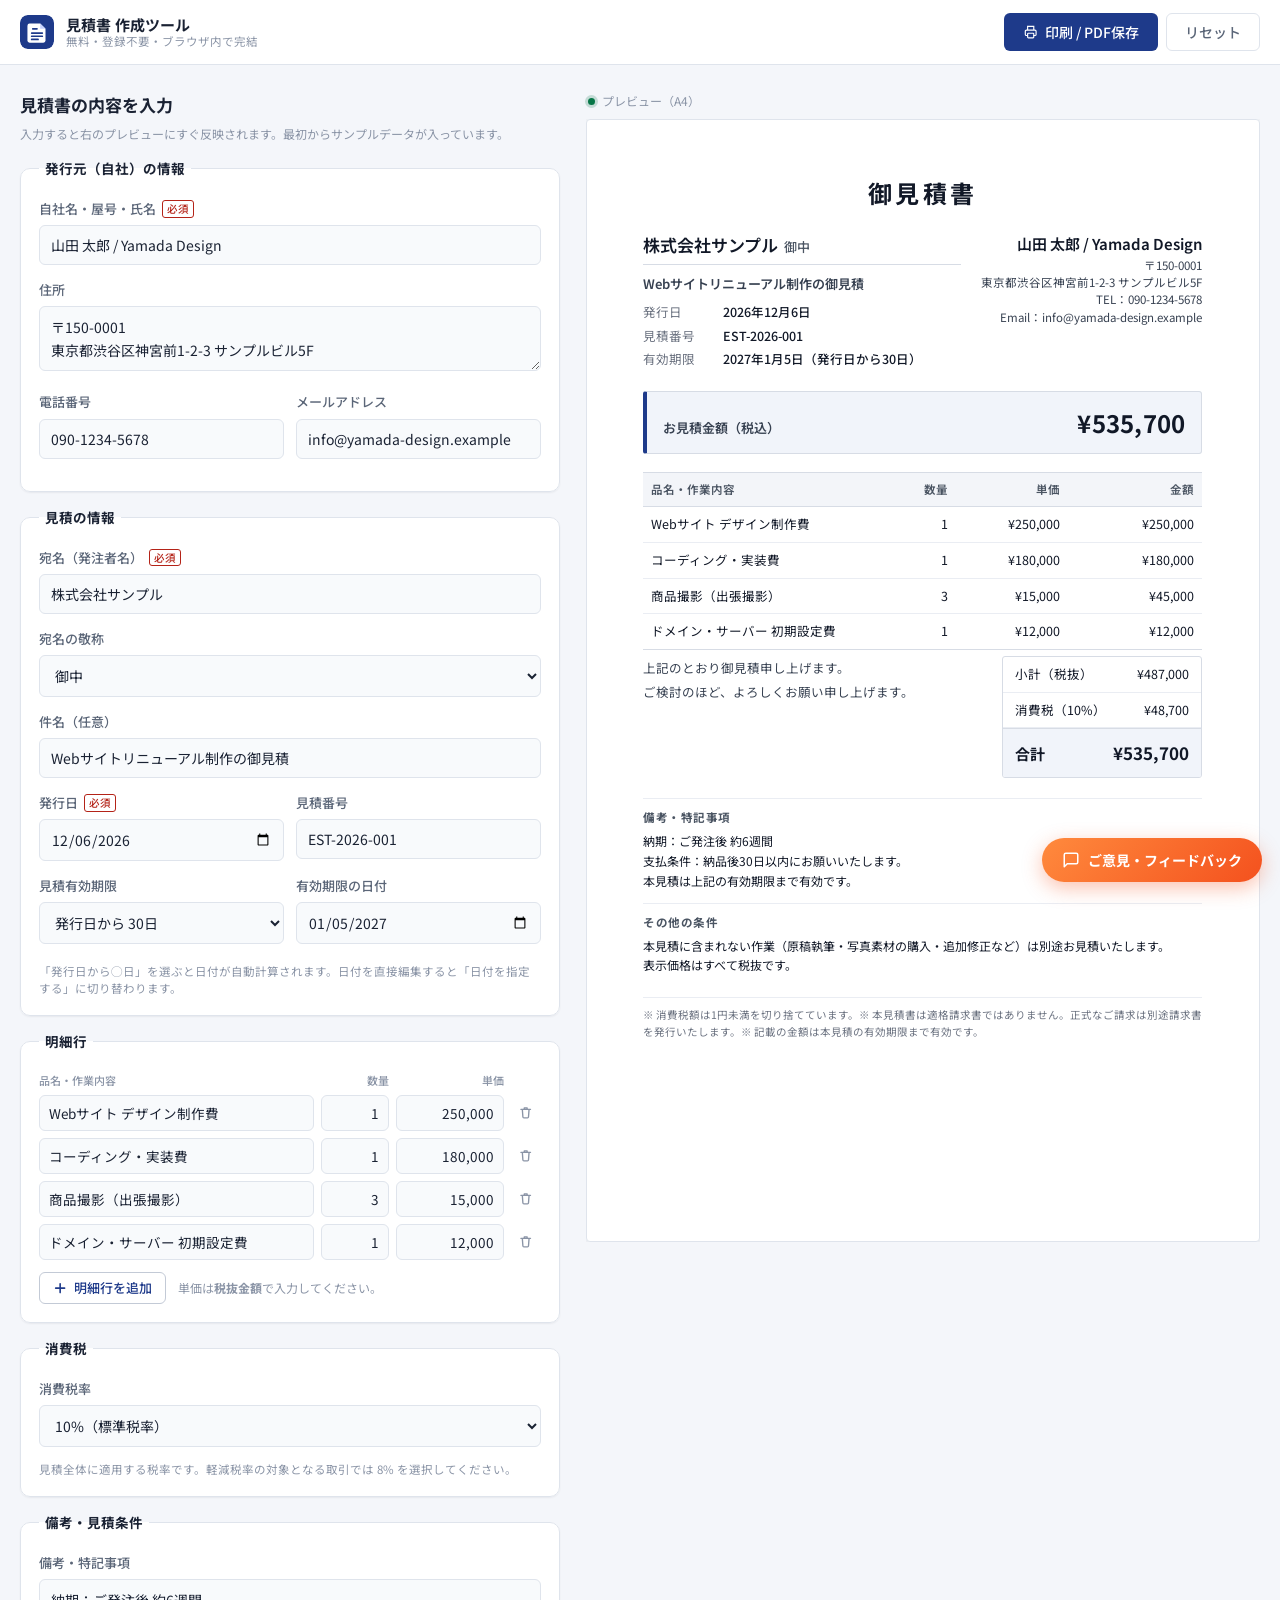
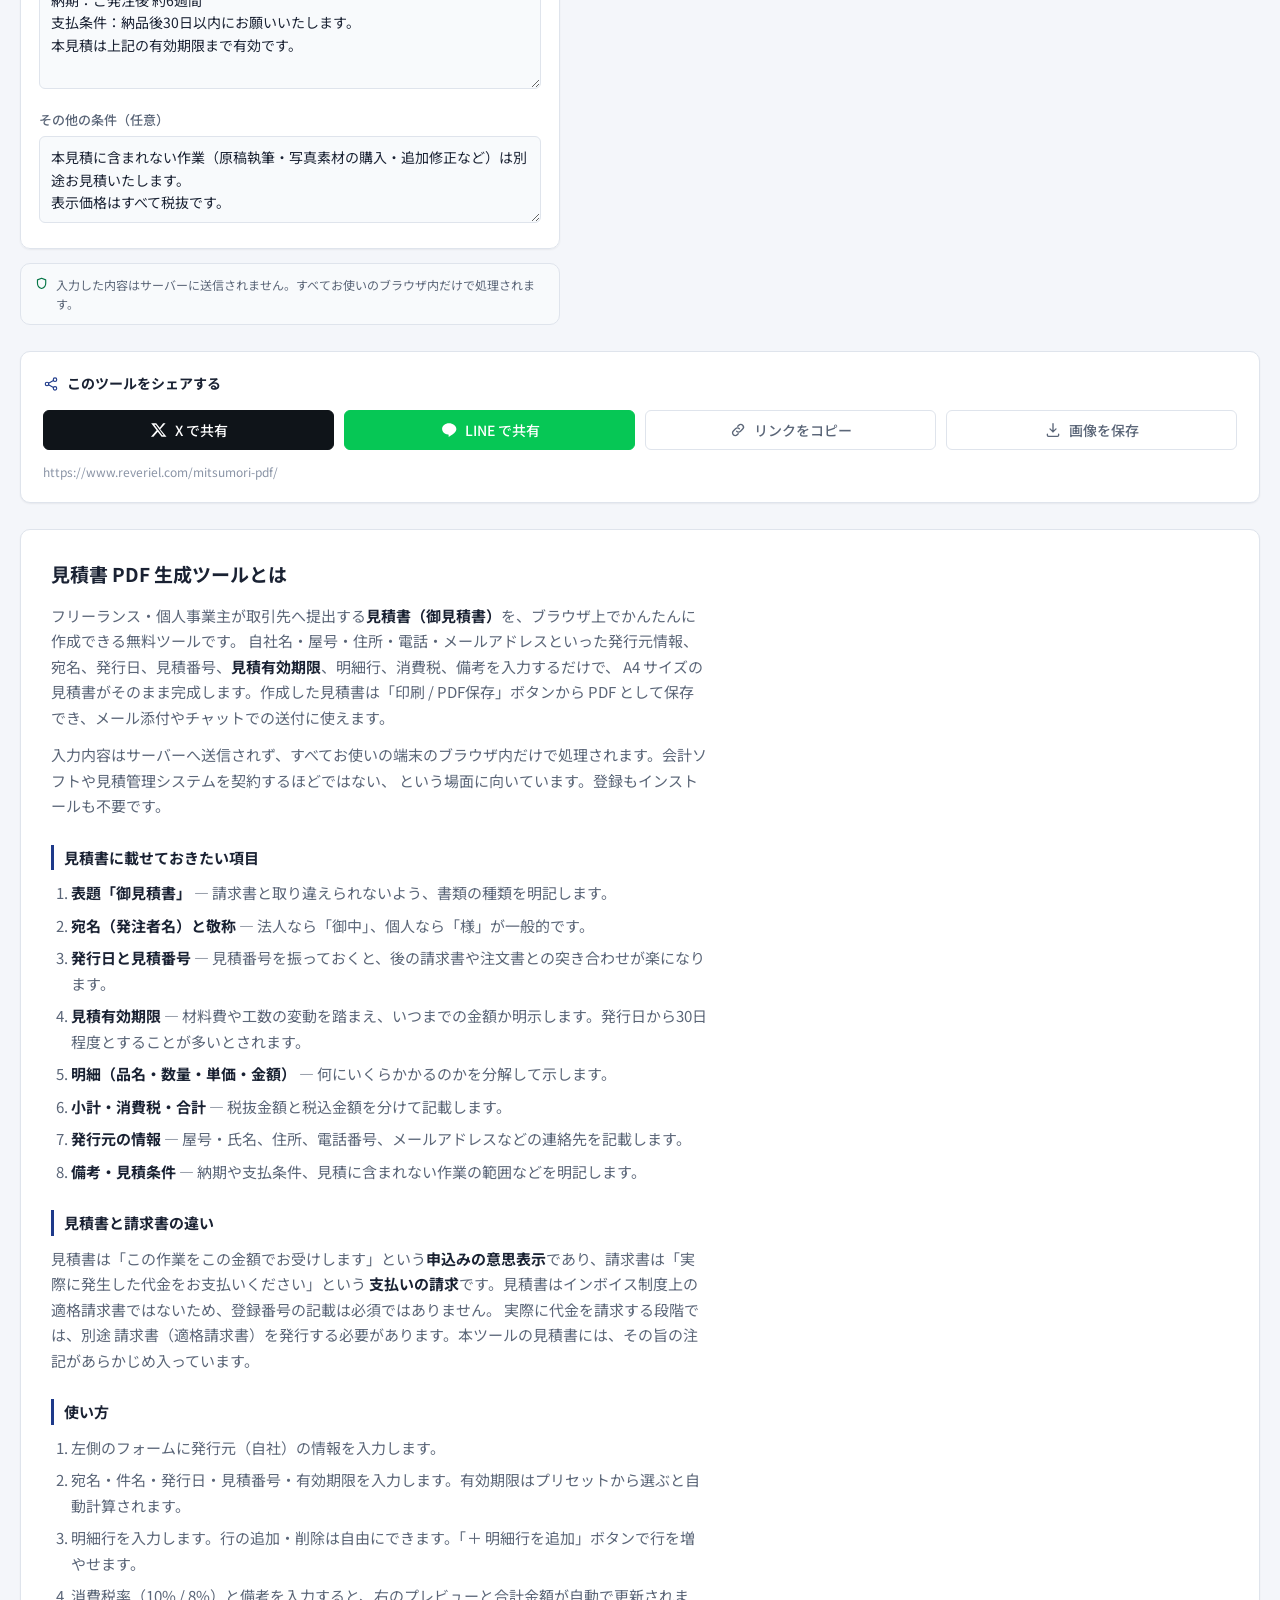
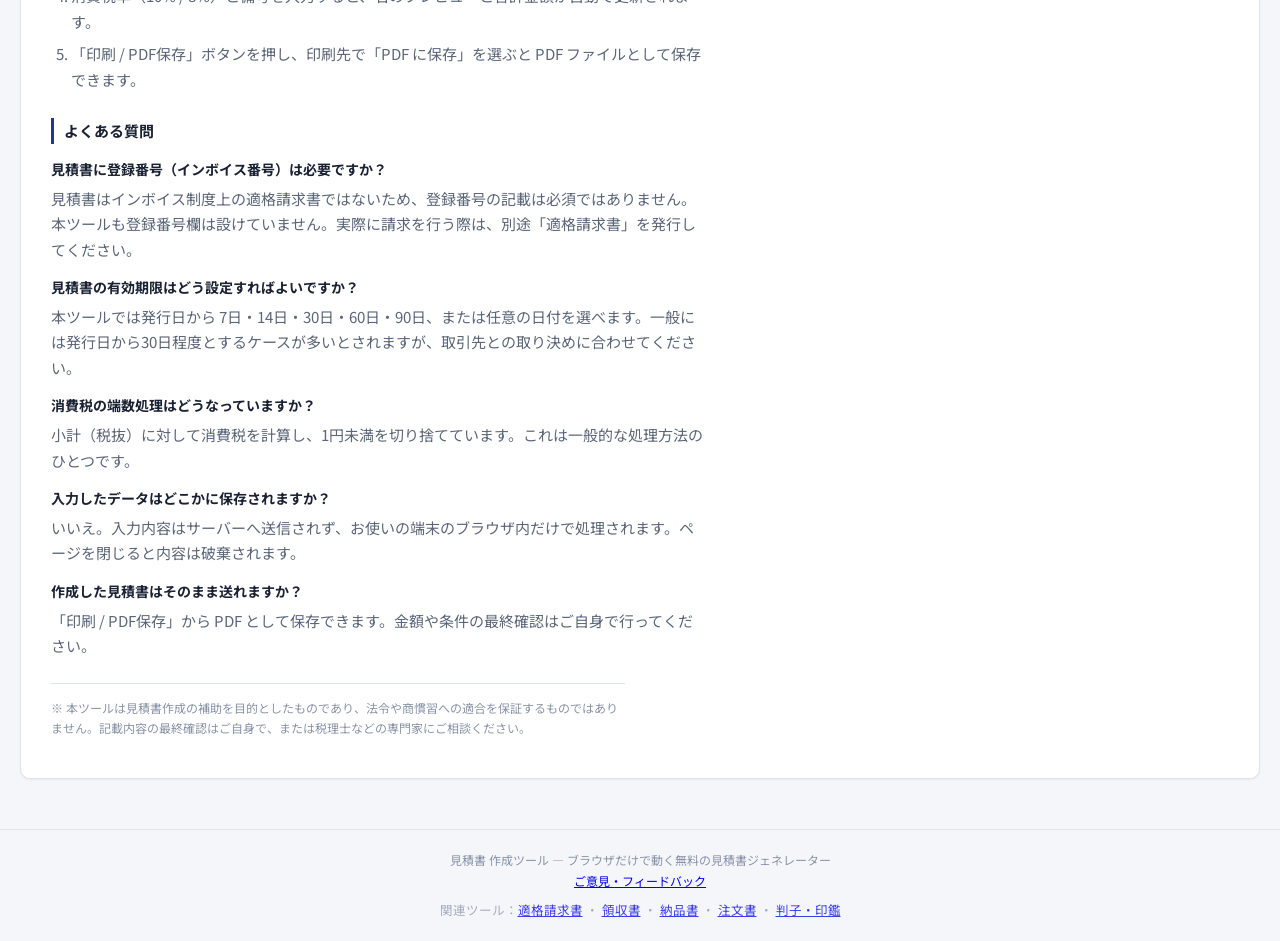
==== index.html @ e2019acc "社交分享预览图 og-image.png + og:image/twitter:image meta" ====
<!DOCTYPE html>
<html lang="ja">
<head>
<meta charset="UTF-8">
<meta name="viewport" content="width=device-width, initial-scale=1">
<title>見積書 PDF 生成ツール｜無料・登録不要・ブラウザだけで作成</title>
<meta name="description" content="フリーランス・個人事業主向けの見積書（御見積書）を無料で作成し、PDF として保存・印刷できるツールです。見積番号・有効期限・小計・消費税（10% / 8%）・備考まで入力するだけで、A4 の見積書がブラウザ内で完成します。登録不要、外部送信なし。">
<meta name="keywords" content="見積書,見積書 テンプレート,見積書 無料,見積書 PDF,個人事業主,フリーランス,御見積書,見積書 作り方">
<meta name="robots" content="index, follow">
<link rel="canonical" href="https://www.reveriel.com/mitsumori-pdf/">
<meta property="og:type" content="website">
<meta property="og:title" content="見積書 PDF 生成ツール｜無料・登録不要">
<meta property="og:description" content="見積番号・有効期限・消費税まで対応した見積書を無料で作成し、PDF 保存できます。ブラウザ内で完結。">
<meta property="og:locale" content="ja_JP">
<meta property="og:image" content="https://www.reveriel.com/mitsumori-pdf/og-image.png">
<meta property="og:image:width" content="1200">
<meta property="og:image:height" content="630">
<meta name="twitter:card" content="summary_large_image">
<meta name="twitter:image" content="https://www.reveriel.com/mitsumori-pdf/og-image.png">
<link rel="preconnect" href="https://fonts.googleapis.com">
<link rel="preconnect" href="https://fonts.gstatic.com" crossorigin>
<link href="https://fonts.googleapis.com/css2?family=Noto+Sans+JP:wght@400;500;700&display=swap" rel="stylesheet">
<link rel="icon" href="data:image/svg+xml,%3Csvg xmlns='http://www.w3.org/2000/svg' viewBox='0 0 32 32'%3E%3Crect width='32' height='32' rx='7' fill='%231e3a8a'/%3E%3Cpath d='M9 8h10l5 5v11a2 2 0 0 1-2 2H9a2 2 0 0 1-2-2V10a2 2 0 0 1 2-2z' fill='%23ffffff'/%3E%3Cpath d='M19 8v5h5' fill='%23c7d2fe'/%3E%3Cg stroke='%231e3a8a' stroke-width='1.6' stroke-linecap='round'%3E%3Cpath d='M12 13h4M11 17h10M11 20h10M11 23h6'/%3E%3C/g%3E%3C/svg%3E">
<link rel="stylesheet" href="style.css">
<!-- Cloudflare Web Analytics --><script type='module' src='https://static.cloudflareinsights.com/beacon.min.js' data-cf-beacon='{"token": "6fc01bf3ac5e457ba1bd16b91e5b653e"}'></script><!-- End Cloudflare Web Analytics -->
<script type="application/ld+json">
{
  "@context": "https://schema.org",
  "@graph": [
    {
      "@type": "SoftwareApplication",
      "name": "見積書 PDF 生成ツール",
      "applicationCategory": "BusinessApplication",
      "operatingSystem": "Web",
      "description": "フリーランス・個人事業主向けの見積書をブラウザ上で作成し、A4 の PDF として保存・印刷できる無料ツールです。",
      "offers": { "@type": "Offer", "price": "0", "priceCurrency": "JPY" },
      "featureList": [
        "見積番号・発行日・見積有効期限の記載",
        "明細行の追加・削除と自動計算",
        "消費税率 10% / 8%（軽減税率）の切り替え",
        "A4 縦の印刷・PDF 保存",
        "入力内容はブラウザ内のみで処理"
      ],
      "inLanguage": "ja"
    },
    {
      "@type": "FAQPage",
      "mainEntity": [
        {
          "@type": "Question",
          "name": "見積書に登録番号（インボイス番号）は必要ですか？",
          "acceptedAnswer": {
            "@type": "Answer",
            "text": "見積書はインボイス制度上の適格請求書ではないため、登録番号の記載は必須ではありません。本ツールも登録番号欄は設けていません。実際に請求を行う際は、別途「適格請求書」を発行してください。"
          }
        },
        {
          "@type": "Question",
          "name": "見積書の有効期限はどう設定すればよいですか？",
          "acceptedAnswer": {
            "@type": "Answer",
            "text": "本ツールでは発行日から 7日・14日・30日・60日・90日、または任意の日付を選べます。一般には発行日から30日程度とするケースが多いとされますが、取引先との取り決めに合わせてください。"
          }
        },
        {
          "@type": "Question",
          "name": "消費税の端数処理はどうなっていますか？",
          "acceptedAnswer": {
            "@type": "Answer",
            "text": "小計（税抜）に対して消費税を計算し、1円未満を切り捨てています。これは一般的な処理方法のひとつです。"
          }
        },
        {
          "@type": "Question",
          "name": "入力した内容はサーバーに送信されますか？",
          "acceptedAnswer": {
            "@type": "Answer",
            "text": "いいえ。入力内容はサーバーへ送信されず、お使いの端末のブラウザ内だけで処理されます。ページを閉じると内容は破棄されます。"
          }
        },
        {
          "@type": "Question",
          "name": "作成した見積書はそのまま送れますか？",
          "acceptedAnswer": {
            "@type": "Answer",
            "text": "「印刷 / PDF保存」ボタンから A4 の PDF として保存し、メール添付やチャットで送付できます。金額や条件の最終確認はご自身で行ってください。"
          }
        }
      ]
    }
  ]
}
</script>
</head>
<body>

<header class="site-header no-print">
  <div class="wrap header-inner">
    <div class="brand">
      <svg class="brand-mark" viewBox="0 0 32 32" aria-hidden="true">
        <rect width="32" height="32" rx="7" fill="currentColor"/>
        <path d="M9 8h10l5 5v11a2 2 0 0 1-2 2H9a2 2 0 0 1-2-2V10a2 2 0 0 1 2-2z" fill="#fff"/>
        <path d="M19 8v5h5" fill="#c7d2fe"/>
        <g stroke="currentColor" stroke-width="1.6" stroke-linecap="round">
          <path d="M12 13h4M11 17h10M11 20h10M11 23h6"/>
        </g>
      </svg>
      <div class="brand-text">
        <strong>見積書 作成ツール</strong>
        <span>無料・登録不要・ブラウザ内で完結</span>
      </div>
    </div>

    <div class="header-actions">
      <button type="button" class="btn btn-primary" id="printBtn">
        <svg viewBox="0 0 20 20" aria-hidden="true" class="ic">
          <path d="M6 7V3h8v4M6 15H4.5A1.5 1.5 0 0 1 3 13.5v-4A1.5 1.5 0 0 1 4.5 8h11A1.5 1.5 0 0 1 17 9.5v4a1.5 1.5 0 0 1-1.5 1.5H14" fill="none" stroke="currentColor" stroke-width="1.5" stroke-linecap="round"/>
          <rect x="6" y="12" width="8" height="6" rx="1" fill="none" stroke="currentColor" stroke-width="1.5"/>
        </svg>
        印刷 / PDF保存
      </button>
      <button type="button" class="btn btn-ghost" id="resetBtn">リセット</button>
    </div>
  </div>
</header>

<main class="wrap layout">

  <!-- ============ 入力フォーム ============ -->
  <section class="pane form-pane no-print" aria-label="入力フォーム">
    <div class="pane-head">
      <h2>見積書の内容を入力</h2>
      <p class="hint">入力すると右のプレビューにすぐ反映されます。最初からサンプルデータが入っています。</p>
    </div>

    <form id="quoteForm" autocomplete="off" novalidate>

      <fieldset class="card">
        <legend>発行元（自社）の情報</legend>

        <div class="field">
          <label for="issuerName">自社名・屋号・氏名<span class="req">必須</span></label>
          <input type="text" id="issuerName" name="issuerName" placeholder="例：山田 太郎 / Yamada Design">
        </div>

        <div class="field">
          <label for="issuerAddress">住所</label>
          <textarea id="issuerAddress" name="issuerAddress" rows="2" placeholder="例：〒150-0001 東京都渋谷区神宮前1-2-3 サンプルビル5F"></textarea>
        </div>

        <div class="grid-2">
          <div class="field">
            <label for="issuerPhone">電話番号</label>
            <input type="text" id="issuerPhone" name="issuerPhone" inputmode="tel" placeholder="例：090-1234-5678">
          </div>
          <div class="field">
            <label for="issuerEmail">メールアドレス</label>
            <input type="text" id="issuerEmail" name="issuerEmail" inputmode="email" spellcheck="false" placeholder="例：info@example.com">
          </div>
        </div>
      </fieldset>

      <fieldset class="card">
        <legend>見積の情報</legend>

        <div class="field">
          <label for="clientName">宛名（発注者名）<span class="req">必須</span></label>
          <input type="text" id="clientName" name="clientName" placeholder="例：株式会社サンプル">
        </div>

        <div class="field">
          <label for="clientHonorific">宛名の敬称</label>
          <select id="clientHonorific" name="clientHonorific">
            <option value="御中" selected>御中</option>
            <option value="様">様</option>
            <option value="">（付けない）</option>
          </select>
        </div>

        <div class="field">
          <label for="subject">件名（任意）</label>
          <input type="text" id="subject" name="subject" placeholder="例：Webサイトリニューアル制作の御見積">
        </div>

        <div class="grid-2">
          <div class="field">
            <label for="issueDate">発行日<span class="req">必須</span></label>
            <input type="date" id="issueDate" name="issueDate">
          </div>
          <div class="field">
            <label for="quoteNo">見積番号</label>
            <input type="text" id="quoteNo" name="quoteNo" spellcheck="false" placeholder="例：EST-2026-001">
          </div>
        </div>

        <div class="grid-2">
          <div class="field">
            <label for="validityPreset">見積有効期限</label>
            <select id="validityPreset" name="validityPreset">
              <option value="7">発行日から 7日</option>
              <option value="14">発行日から 14日</option>
              <option value="30" selected>発行日から 30日</option>
              <option value="60">発行日から 60日</option>
              <option value="90">発行日から 90日</option>
              <option value="0">日付を指定する</option>
            </select>
          </div>
          <div class="field">
            <label for="validUntil">有効期限の日付</label>
            <input type="date" id="validUntil" name="validUntil">
          </div>
        </div>
        <p class="help">「発行日から◯日」を選ぶと日付が自動計算されます。日付を直接編集すると「日付を指定する」に切り替わります。</p>
      </fieldset>

      <fieldset class="card">
        <legend>明細行</legend>

        <div class="rows-head" aria-hidden="true">
          <span class="c-name">品名・作業内容</span>
          <span class="c-qty">数量</span>
          <span class="c-price">単価</span>
          <span class="c-del"></span>
        </div>

        <div id="rowsContainer" class="rows"></div>

        <div class="rows-actions">
          <button type="button" class="btn btn-outline btn-sm" id="addRowBtn">
            <svg viewBox="0 0 16 16" aria-hidden="true" class="ic"><path d="M8 3v10M3 8h10" fill="none" stroke="currentColor" stroke-width="1.8" stroke-linecap="round"/></svg>
            明細行を追加
          </button>
          <p class="hint">単価は<strong>税抜金額</strong>で入力してください。</p>
        </div>
      </fieldset>

      <fieldset class="card">
        <legend>消費税</legend>

        <div class="field">
          <label for="taxRate">消費税率</label>
          <select id="taxRate" name="taxRate">
            <option value="10" selected>10%（標準税率）</option>
            <option value="8">8%（軽減税率）</option>
          </select>
        </div>
        <p class="help">見積全体に適用する税率です。軽減税率の対象となる取引では 8% を選択してください。</p>
      </fieldset>

      <fieldset class="card">
        <legend>備考・見積条件</legend>

        <div class="field">
          <label for="notes">備考・特記事項</label>
          <textarea id="notes" name="notes" rows="4" placeholder="例：納期：ご発注後 約6週間&#10;支払条件：納品後30日以内"></textarea>
        </div>

        <div class="field">
          <label for="conditions">その他の条件（任意）</label>
          <textarea id="conditions" name="conditions" rows="3" placeholder="例：本見積に含まれない作業（原稿執筆・追加修正など）は別途お見積いたします。"></textarea>
        </div>
      </fieldset>

      <p class="privacy-note">
        <svg viewBox="0 0 16 16" aria-hidden="true" class="ic"><path d="M8 1.5 3 3.5v4c0 3 2.1 5.6 5 6.5 2.9-.9 5-3.5 5-6.5v-4L8 1.5z" fill="none" stroke="currentColor" stroke-width="1.4" stroke-linejoin="round"/></svg>
        入力した内容はサーバーに送信されません。すべてお使いのブラウザ内だけで処理されます。
      </p>
    </form>
  </section>

  <!-- ============ プレビュー / 印刷対象 ============ -->
  <section class="pane preview-pane" aria-label="プレビュー">
    <div class="preview-bar no-print">
      <span class="dot"></span> プレビュー（A4）
    </div>

    <div class="paper-wrap">
      <article class="paper" id="paper">
        <h1 class="doc-title">御見積書</h1>

        <header class="doc-head">
          <div class="doc-head-left">
            <p class="doc-to">
              <span class="client-name" id="pvClientName">株式会社サンプル</span><span class="honorific" id="pvHonorific">御中</span>
            </p>
            <p class="doc-subject" id="pvSubjectLine" hidden><span id="pvSubject"></span></p>
            <p class="doc-meta-line">
              <span class="meta-label">発行日</span>
              <span id="pvDate"></span>
            </p>
            <p class="doc-meta-line" id="pvQuoteNoLine" hidden>
              <span class="meta-label">見積番号</span>
              <span id="pvQuoteNo"></span>
            </p>
            <p class="doc-meta-line" id="pvValidLine" hidden>
              <span class="meta-label">有効期限</span>
              <span id="pvValid"></span>
            </p>
          </div>

          <div class="doc-head-right">
            <p class="issuer-name" id="pvIssuerName">山田 太郎</p>
            <p class="issuer-meta" id="pvIssuerAddress" hidden></p>
            <p class="issuer-meta" id="pvIssuerPhone" hidden></p>
            <p class="issuer-meta" id="pvIssuerEmail" hidden></p>
          </div>
        </header>

        <div class="total-banner">
          <span class="total-label">お見積金額（税込）</span>
          <span class="total-value" id="pvTotal">¥0</span>
        </div>

        <table class="items-table">
          <thead>
            <tr>
              <th class="th-name">品名・作業内容</th>
              <th class="th-qty">数量</th>
              <th class="th-price">単価</th>
              <th class="th-amount">金額</th>
            </tr>
          </thead>
          <tbody id="pvItems"></tbody>
        </table>

        <div class="summary">
          <div class="summary-note">
            <p class="summary-lead">上記のとおり御見積申し上げます。<br>ご検討のほど、よろしくお願い申し上げます。</p>
          </div>

          <div class="summary-totals">
            <div class="sum-row">
              <span>小計（税抜）</span>
              <span class="num" id="pvSubtotal">¥0</span>
            </div>
            <div class="sum-row">
              <span id="pvTaxLabel">消費税（10%）</span>
              <span class="num" id="pvTaxTotal">¥0</span>
            </div>
            <div class="sum-row sum-grand">
              <span>合計</span>
              <span class="num" id="pvGrand">¥0</span>
            </div>
          </div>
        </div>

        <footer class="doc-foot">
          <div class="foot-block" id="pvNotesBlock" hidden>
            <h2 class="foot-title">備考・特記事項</h2>
            <p class="foot-body" id="pvNotes"></p>
          </div>
          <div class="foot-block" id="pvConditionsBlock" hidden>
            <h2 class="foot-title">その他の条件</h2>
            <p class="foot-body" id="pvConditions"></p>
          </div>
        </footer>

        <p class="paper-footnote" id="pvPaperNote" hidden></p>
      </article>
    </div>
  </section>

  <!-- ============ シェア（バイラル導線） ============ -->
  <section class="share-block no-print" id="shareBlock" aria-label="share">
    <p class="share-block-title">
      <svg viewBox="0 0 24 24" fill="none" stroke="currentColor" stroke-width="1.7" stroke-linecap="round" stroke-linejoin="round" aria-hidden="true"><circle cx="18" cy="5.5" r="2.6"/><circle cx="6" cy="12" r="2.6"/><circle cx="18" cy="18.5" r="2.6"/><path d="M8.3 10.8 15.7 6.7M8.3 13.2l7.4 4.1"/></svg>
      このツールをシェアする
    </p>
    <div class="share-row">
      <button class="btn share-btn share-x" id="shareXBtn" type="button" aria-label="X">
        <svg class="share-logo" viewBox="0 0 24 24" fill="currentColor" aria-hidden="true"><path d="M17.53 3h3.24l-7.08 8.09L22 21h-6.52l-5.11-6.68L4.53 21H1.29l7.57-8.66L1.6 3h6.69l4.62 6.1L17.53 3Zm-1.14 16.06h1.8L7.7 4.85H5.77l10.62 14.21Z"/></svg>
        X で共有
      </button>
      <button class="btn share-btn share-line" id="shareLineBtn" type="button" aria-label="LINE">
        <svg class="share-logo" viewBox="0 0 24 24" fill="currentColor" aria-hidden="true"><path d="M12 3C6.9 3 2.8 6.4 2.8 10.6c0 3.77 3.35 6.93 7.88 7.53.31.07.73.2.83.47.1.24.06.62.03.87l-.13.83c-.04.24-.19.94.82.51 1.01-.42 5.44-3.2 7.42-5.48 1.37-1.47 2.13-2.96 2.13-4.73C21.78 6.4 17.1 3 12 3Z"/></svg>
        LINE で共有
      </button>
      <button class="btn share-btn share-copy" id="shareCopyBtn" type="button" aria-label="copy link">
        <svg class="share-logo" viewBox="0 0 24 24" fill="none" stroke="currentColor" stroke-width="1.8" stroke-linecap="round" stroke-linejoin="round" aria-hidden="true"><path d="M10.2 13.7a3.6 3.6 0 0 0 5.1 0l2.9-2.9a3.6 3.6 0 0 0-5.1-5.1l-1.4 1.4"/><path d="M13.8 10.3a3.6 3.6 0 0 0-5.1 0l-2.9 2.9a3.6 3.6 0 0 0 5.1 5.1l1.4-1.4"/></svg>
        <span id="shareCopyLabel">リンクをコピー</span>
      </button>
      <button class="btn share-btn share-img" id="shareSaveBtn" type="button" aria-label="save image">
        <svg class="share-logo" viewBox="0 0 24 24" fill="none" stroke="currentColor" stroke-width="1.8" stroke-linecap="round" stroke-linejoin="round" aria-hidden="true"><path d="M12 3.5v11M8 10.5l4 4 4-4"/><path d="M4.5 17.5V19a1.5 1.5 0 0 0 1.5 1.5h12a1.5 1.5 0 0 0 1.5-1.5v-1.5"/></svg>
        <span id="shareSaveLabel">画像を保存</span>
      </button>
    </div>
    <p class="share-url" id="shareUrlText"></p>
  </section>

  <!-- ============ SEO 説明文 ============ -->
  <section class="seo no-print" aria-label="ツールについて">
    <h2>見積書 PDF 生成ツールとは</h2>
    <p>
      フリーランス・個人事業主が取引先へ提出する<strong>見積書（御見積書）</strong>を、ブラウザ上でかんたんに作成できる無料ツールです。
      自社名・屋号・住所・電話・メールアドレスといった発行元情報、宛名、発行日、見積番号、<strong>見積有効期限</strong>、明細行、消費税、備考を入力するだけで、
      A4 サイズの見積書がそのまま完成します。作成した見積書は「印刷 / PDF保存」ボタンから PDF として保存でき、メール添付やチャットでの送付に使えます。
    </p>
    <p>
      入力内容はサーバーへ送信されず、すべてお使いの端末のブラウザ内だけで処理されます。会計ソフトや見積管理システムを契約するほどではない、
      という場面に向いています。登録もインストールも不要です。
    </p>

    <h3>見積書に載せておきたい項目</h3>
    <ol class="seo-list">
      <li><strong>表題「御見積書」</strong> — 請求書と取り違えられないよう、書類の種類を明記します。</li>
      <li><strong>宛名（発注者名）と敬称</strong> — 法人なら「御中」、個人なら「様」が一般的です。</li>
      <li><strong>発行日と見積番号</strong> — 見積番号を振っておくと、後の請求書や注文書との突き合わせが楽になります。</li>
      <li><strong>見積有効期限</strong> — 材料費や工数の変動を踏まえ、いつまでの金額か明示します。発行日から30日程度とすることが多いとされます。</li>
      <li><strong>明細（品名・数量・単価・金額）</strong> — 何にいくらかかるのかを分解して示します。</li>
      <li><strong>小計・消費税・合計</strong> — 税抜金額と税込金額を分けて記載します。</li>
      <li><strong>発行元の情報</strong> — 屋号・氏名、住所、電話番号、メールアドレスなどの連絡先を記載します。</li>
      <li><strong>備考・見積条件</strong> — 納期や支払条件、見積に含まれない作業の範囲などを明記します。</li>
    </ol>

    <h3>見積書と請求書の違い</h3>
    <p>
      見積書は「この作業をこの金額でお受けします」という<strong>申込みの意思表示</strong>であり、請求書は「実際に発生した代金をお支払いください」という
      <strong>支払いの請求</strong>です。見積書はインボイス制度上の適格請求書ではないため、登録番号の記載は必須ではありません。
      実際に代金を請求する段階では、別途 請求書（適格請求書）を発行する必要があります。本ツールの見積書には、その旨の注記があらかじめ入っています。
    </p>

    <h3>使い方</h3>
    <ol class="seo-list">
      <li>左側のフォームに発行元（自社）の情報を入力します。</li>
      <li>宛名・件名・発行日・見積番号・有効期限を入力します。有効期限はプリセットから選ぶと自動計算されます。</li>
      <li>明細行を入力します。行の追加・削除は自由にできます。「＋ 明細行を追加」ボタンで行を増やせます。</li>
      <li>消費税率（10% / 8%）と備考を入力すると、右のプレビューと合計金額が自動で更新されます。</li>
      <li>「印刷 / PDF保存」ボタンを押し、印刷先で「PDF に保存」を選ぶと PDF ファイルとして保存できます。</li>
    </ol>

    <h3>よくある質問</h3>
    <dl class="faq">
      <dt>見積書に登録番号（インボイス番号）は必要ですか？</dt>
      <dd>見積書はインボイス制度上の適格請求書ではないため、登録番号の記載は必須ではありません。本ツールも登録番号欄は設けていません。実際に請求を行う際は、別途「適格請求書」を発行してください。</dd>

      <dt>見積書の有効期限はどう設定すればよいですか？</dt>
      <dd>本ツールでは発行日から 7日・14日・30日・60日・90日、または任意の日付を選べます。一般には発行日から30日程度とするケースが多いとされますが、取引先との取り決めに合わせてください。</dd>

      <dt>消費税の端数処理はどうなっていますか？</dt>
      <dd>小計（税抜）に対して消費税を計算し、1円未満を切り捨てています。これは一般的な処理方法のひとつです。</dd>

      <dt>入力したデータはどこかに保存されますか？</dt>
      <dd>いいえ。入力内容はサーバーへ送信されず、お使いの端末のブラウザ内だけで処理されます。ページを閉じると内容は破棄されます。</dd>

      <dt>作成した見積書はそのまま送れますか？</dt>
      <dd>「印刷 / PDF保存」から PDF として保存できます。金額や条件の最終確認はご自身で行ってください。</dd>
    </dl>

    <p class="disclaimer">
      ※ 本ツールは見積書作成の補助を目的としたものであり、法令や商慣習への適合を保証するものではありません。記載内容の最終確認はご自身で、または税理士などの専門家にご相談ください。
    </p>
  </section>
</main>

<footer class="site-footer no-print">
  <div class="wrap">
    <p>見積書 作成ツール — ブラウザだけで動く無料の見積書ジェネレーター</p>
    <p><a href="https://docs.google.com/forms/d/e/1FAIpQLSfHGUfgAlViT3TFiVtJi_EpJ4ioUpd9oGyaJ7rehEV-gBH_PA/viewform?usp=pp_url&amp;entry.1745177199=%E8%A6%8B%E7%A9%8D%E6%9B%B8" target="_blank" rel="noopener">ご意見・フィードバック</a></p>
    <p style="margin-top:8px;font-size:12.5px;opacity:.75;">関連ツール：<a href="https://www.reveriel.com/japan-invoice-pdf/">適格請求書</a> ・ <a href="https://www.reveriel.com/ryoshusho-pdf/">領収書</a> ・ <a href="https://www.reveriel.com/nohinsho-pdf/">納品書</a> ・ <a href="https://www.reveriel.com/chumonsho-pdf/">注文書</a> ・ <a href="https://www.reveriel.com/hanko-generator/">判子・印鑑</a></p>
  </div>
</footer>

<script src="script.js"></script>
<!-- フィードバックFAB（右下固定・常時表示） -->
<a href="https://docs.google.com/forms/d/e/1FAIpQLSfHGUfgAlViT3TFiVtJi_EpJ4ioUpd9oGyaJ7rehEV-gBH_PA/viewform?usp=pp_url&amp;entry.1745177199=%E8%A6%8B%E7%A9%8D%E6%9B%B8" target="_blank" rel="noopener" class="feedback-fab" aria-label="ご意見・フィードバックを送る">
  <svg viewBox="0 0 24 24" fill="none" stroke="currentColor" stroke-width="2" stroke-linecap="round" stroke-linejoin="round" aria-hidden="true"><path d="M21 15a2 2 0 0 1-2 2H7l-4 4V5a2 2 0 0 1 2-2h14a2 2 0 0 1 2 2z"/></svg>
  <span>ご意見・フィードバック</span>
</a>
</body>
</html>
---- style.css ----
/* =========================================================
   見積書 作成ツール — style.css
   （適格請求書ツールと同じ配色・A4 排版を踏襲）
   ========================================================= */

:root {
  --c-bg:            #f4f6fa;
  --c-surface:       #ffffff;
  --c-surface-2:     #f8fafc;
  --c-border:        #dfe4ec;
  --c-border-strong: #c3cad6;
  --c-text:          #1a2233;
  --c-text-muted:    #5b6678;
  --c-text-faint:    #8a94a6;
  --c-accent:        #1e3a8a;
  --c-accent-soft:   #e8edf9;
  --c-accent-hover:  #16295f;
  --c-danger:        #b42318;
  --c-danger-soft:   #fef3f2;
  --c-success:       #067647;
  --c-focus:         #4f7cf7;

  --paper-bg:        #ffffff;
  --paper-ink:       #111827;
  --paper-line:      #d7dce5;
  --paper-line-soft: #eaedf3;
  --paper-accent:    #1e3a8a;

  --radius:    10px;
  --radius-sm: 6px;
  --shadow-sm: 0 1px 2px rgba(16, 24, 40, .06);
  --shadow-lg: 0 4px 24px rgba(16, 24, 40, .10);

  --font: "Noto Sans JP", -apple-system, BlinkMacSystemFont, "Hiragino Kaku Gothic ProN",
          "Hiragino Sans", "Yu Gothic", Meiryo, sans-serif;
}

@media (prefers-color-scheme: dark) {
  :root {
    --c-bg:            #10141c;
    --c-surface:       #18202c;
    --c-surface-2:     #1e2733;
    --c-border:        #2c3644;
    --c-border-strong: #3d4a5c;
    --c-text:          #e8ecf3;
    --c-text-muted:    #a2adbe;
    --c-text-faint:    #7d8899;
    --c-accent:        #7f9bf5;
    --c-accent-soft:   #1e2a45;
    --c-accent-hover:  #9db3f8;
    --c-danger:        #f4746a;
    --c-danger-soft:   #33191a;
    --c-success:       #4ec98b;
    --shadow-sm: 0 1px 2px rgba(0, 0, 0, .4);
    --shadow-lg: 0 4px 24px rgba(0, 0, 0, .5);
  }
}

* { box-sizing: border-box; }

/* `hidden` 属性は UA スタイルの [hidden]{display:none} に依存するため、
   作者スタイルで display を指定した要素では無効になる。確実に効かせる。 */
[hidden] { display: none !important; }

html { -webkit-text-size-adjust: 100%; }

body {
  margin: 0;
  background: var(--c-bg);
  color: var(--c-text);
  font-family: var(--font);
  font-size: 15px;
  line-height: 1.7;
  font-feature-settings: "palt" 0;
}

.wrap {
  width: 100%;
  max-width: 1440px;
  margin-inline: auto;
  padding-inline: 20px;
}

.ic { width: 1.1em; height: 1.1em; flex: none; }

/* ---------------- ヘッダー ---------------- */

.site-header {
  position: sticky;
  top: 0;
  z-index: 30;
  background: var(--c-surface);
  border-bottom: 1px solid var(--c-border);
  backdrop-filter: saturate(180%) blur(8px);
}

.header-inner {
  display: flex;
  align-items: center;
  justify-content: space-between;
  gap: 16px;
  min-height: 64px;
  flex-wrap: wrap;
  padding-block: 10px;
}

.brand { display: flex; align-items: center; gap: 12px; }

.brand-mark {
  width: 34px; height: 34px; flex: none;
  color: var(--c-accent);
  border-radius: 8px;
}

.brand-text { display: flex; flex-direction: column; line-height: 1.3; }
.brand-text strong { font-size: 15px; font-weight: 700; letter-spacing: .01em; }
.brand-text span { font-size: 11.5px; color: var(--c-text-faint); }

.header-actions { display: flex; align-items: center; gap: 8px; }

/* ---------------- ボタン ---------------- */

.btn {
  display: inline-flex;
  align-items: center;
  justify-content: center;
  gap: 7px;
  padding: 10px 18px;
  font-family: inherit;
  font-size: 14px;
  font-weight: 500;
  line-height: 1.2;
  border: 1px solid transparent;
  border-radius: var(--radius-sm);
  cursor: pointer;
  text-decoration: none;
  transition: background-color .15s, border-color .15s, color .15s;
  white-space: nowrap;
}

.btn:focus-visible { outline: 2px solid var(--c-focus); outline-offset: 2px; }

.btn-primary { background: var(--c-accent); color: #fff; }
.btn-primary:hover { background: var(--c-accent-hover); }
@media (prefers-color-scheme: dark) { .btn-primary { color: #0d1220; } }

.btn-ghost {
  background: transparent;
  color: var(--c-text-muted);
  border-color: var(--c-border);
}
.btn-ghost:hover { background: var(--c-surface-2); color: var(--c-text); }

.btn-outline {
  background: var(--c-surface);
  color: var(--c-accent);
  border-color: var(--c-border-strong);
}
.btn-outline:hover { background: var(--c-accent-soft); border-color: var(--c-accent); }

.btn-sm { padding: 7px 13px; font-size: 13px; }

.btn-icon {
  padding: 6px;
  width: 30px; height: 30px;
  background: transparent;
  border-color: transparent;
  color: var(--c-text-faint);
  border-radius: var(--radius-sm);
}
.btn-icon:hover { color: var(--c-danger); background: var(--c-danger-soft); }

/* ---------------- レイアウト ---------------- */

.layout {
  display: grid;
  grid-template-columns: minmax(380px, 1fr) minmax(0, 1.25fr);
  gap: 26px;
  align-items: start;
  padding-block: 26px 40px;
}

@media (max-width: 980px) {
  /* minmax(0,1fr) にしないと、中の要素の min-content 幅で
     グリッドが横に広がってしまう（横スクロールの原因） */
  .layout { grid-template-columns: minmax(0, 1fr); gap: 20px; }
}

.pane { min-width: 0; }

.form-pane { display: flex; flex-direction: column; gap: 14px; }

.pane-head h2 { margin: 0 0 4px; font-size: 17px; font-weight: 700; }
.pane-head .hint { margin: 0; }

/* ---------------- フォーム ---------------- */

.card {
  background: var(--c-surface);
  border: 1px solid var(--c-border);
  border-radius: var(--radius);
  padding: 18px;
  margin: 0 0 14px;
  box-shadow: var(--shadow-sm);
}

.card legend {
  padding: 0 6px;
  font-size: 13.5px;
  font-weight: 700;
  color: var(--c-text);
}

.field { margin-bottom: 14px; }
.field:last-child { margin-bottom: 0; }

.field label {
  display: block;
  font-size: 13px;
  font-weight: 500;
  color: var(--c-text-muted);
  margin-bottom: 5px;
}

.req {
  display: inline-block;
  margin-left: 6px;
  font-size: 10.5px;
  font-weight: 500;
  color: var(--c-danger);
  border: 1px solid currentColor;
  border-radius: 3px;
  padding: 0 4px;
  line-height: 1.5;
  vertical-align: 1px;
}

.grid-2 {
  display: grid;
  grid-template-columns: 1fr 1fr;
  gap: 12px;
}

@media (max-width: 560px) {
  .grid-2 { grid-template-columns: 1fr; gap: 0; }
}

input[type="text"],
input[type="date"],
select,
textarea {
  width: 100%;
  padding: 9px 11px;
  font-family: inherit;
  font-size: 14px;
  color: var(--c-text);
  background: var(--c-surface-2);
  border: 1px solid var(--c-border);
  border-radius: var(--radius-sm);
  transition: border-color .15s, box-shadow .15s, background-color .15s;
}

textarea { resize: vertical; line-height: 1.6; }

input:focus, select:focus, textarea:focus {
  outline: none;
  background: var(--c-surface);
  border-color: var(--c-accent);
  box-shadow: 0 0 0 3px var(--c-accent-soft);
}

.help {
  margin: 5px 0 0;
  font-size: 11.5px;
  color: var(--c-text-faint);
  line-height: 1.5;
}

.hint {
  font-size: 12px;
  color: var(--c-text-faint);
  line-height: 1.6;
}

/* ---------------- 明細行 ---------------- */

.rows-head,
.row {
  display: grid;
  grid-template-columns: minmax(0, 1fr) 68px 108px 30px;
  gap: 7px;
  align-items: center;
}

/* グリッド項目の min-width:auto を解除して、狭い画面でも潰れず縮むようにする */
.rows-head > *,
.row > * { min-width: 0; }

@media (max-width: 560px) {
  .rows-head,
  .row { grid-template-columns: minmax(0, 1fr) 50px 84px 28px; gap: 5px; }
  .row input { padding: 6px 6px; font-size: 12.5px; }
  .rows-head { font-size: 10px; }
}

.rows-head {
  padding: 0 0 5px;
  font-size: 11px;
  color: var(--c-text-faint);
  font-weight: 500;
}

.rows { display: flex; flex-direction: column; gap: 7px; }

.row input { padding: 7px 9px; font-size: 13.5px; }
.row .num { text-align: right; font-variant-numeric: tabular-nums; }

.rows-head .c-qty,
.rows-head .c-price { text-align: right; }

.rows-actions {
  display: flex;
  align-items: center;
  gap: 12px;
  flex-wrap: wrap;
  margin-top: 12px;
}
.rows-actions .hint { margin: 0; flex: 1 1 200px; }

/* ---------------- プレビュー ---------------- */

.preview-pane { position: sticky; top: 88px; }

@media (max-width: 980px) {
  .preview-pane { position: static; }
}

.preview-bar {
  display: flex;
  align-items: center;
  gap: 7px;
  font-size: 12px;
  color: var(--c-text-faint);
  margin-bottom: 8px;
  padding-left: 2px;
}

.preview-bar .dot {
  width: 7px; height: 7px;
  border-radius: 50%;
  background: var(--c-success);
  box-shadow: 0 0 0 3px color-mix(in srgb, var(--c-success) 20%, transparent);
}

.paper-wrap { overflow-x: auto; }

.paper {
  width: 100%;
  max-width: 210mm;
  min-height: 297mm;
  margin-inline: auto;
  padding: 14mm 15mm;
  background: var(--paper-bg);
  color: var(--paper-ink);
  border: 1px solid var(--c-border);
  border-radius: 4px;
  box-shadow: var(--shadow-lg);
  font-size: 12.5px;
  line-height: 1.65;
}

/* 書類タイトル */
.doc-title {
  margin: 0 0 20px;
  font-size: 24px;
  font-weight: 700;
  letter-spacing: .14em;
  text-align: center;
  color: var(--paper-ink);
}

/* 宛先・発行者 */
.doc-head {
  display: flex;
  justify-content: space-between;
  align-items: flex-start;
  gap: 20px;
  margin-bottom: 18px;
}

.doc-head-left { flex: 1 1 auto; min-width: 0; }
.doc-head-right { flex: none; text-align: right; max-width: 45%; }

.doc-to {
  margin: 0 0 8px;
  font-size: 17px;
  font-weight: 600;
  line-height: 1.45;
  border-bottom: 1px solid var(--paper-line);
  padding-bottom: 6px;
}

.client-name { word-break: break-word; }

.honorific {
  margin-left: 6px;
  font-size: 13px;
  font-weight: 500;
  color: #4b5563;
}

.doc-subject {
  margin: 0 0 8px;
  font-size: 13px;
  font-weight: 600;
  color: #374151;
  word-break: break-word;
}

.doc-meta-line {
  margin: 0 0 3px;
  font-size: 12.5px;
  display: flex;
  gap: 10px;
}

.meta-label {
  color: #6b7280;
  flex: none;
  min-width: 5.6em;
}

.doc-meta-line > span:last-child {
  font-variant-numeric: tabular-nums;
  font-weight: 500;
}

.issuer-name {
  margin: 0 0 3px;
  font-size: 15px;
  font-weight: 600;
  line-height: 1.4;
  word-break: break-word;
}

.issuer-meta {
  margin: 0;
  font-size: 11.5px;
  color: #374151;
  line-height: 1.5;
  white-space: pre-line;
  word-break: break-word;
}

/* お見積金額 */
.total-banner {
  display: flex;
  align-items: baseline;
  justify-content: space-between;
  gap: 16px;
  background: #f1f4fa;
  border: 1px solid var(--paper-line);
  border-left: 4px solid var(--paper-accent);
  border-radius: 3px;
  padding: 11px 16px;
  margin-bottom: 18px;
}

.total-label { font-size: 13px; font-weight: 600; color: #374151; }

.total-value {
  font-size: 24px;
  font-weight: 700;
  letter-spacing: .01em;
  font-variant-numeric: tabular-nums;
  white-space: nowrap;
}

/* 明細テーブル */
.items-table {
  width: 100%;
  border-collapse: collapse;
  font-variant-numeric: tabular-nums;
  margin-bottom: 6px;
}

.items-table th,
.items-table td {
  border-bottom: 1px solid var(--paper-line-soft);
  padding: 7px 8px;
  vertical-align: top;
  text-align: left;
}

.items-table thead th {
  background: #f3f5f9;
  border-top: 1px solid var(--paper-line);
  border-bottom: 1px solid var(--paper-line);
  font-size: 11.5px;
  font-weight: 600;
  color: #4b5563;
  white-space: nowrap;
}

.items-table tbody tr:last-child td { border-bottom: 1px solid var(--paper-line); }

.items-table .th-qty,  .items-table .td-qty,
.items-table .th-price, .items-table .td-price,
.items-table .th-amount, .items-table .td-amount { text-align: right; }

.th-name { width: auto; min-width: 46%; }
.th-qty { width: 10%; }
.th-price { width: 20%; }
.th-amount { width: 24%; }

.item-name { word-break: break-word; }

/* 内訳 + 合計 */
.summary {
  display: grid;
  grid-template-columns: 1fr minmax(200px, 15.5em);
  gap: 18px;
  align-items: start;
  margin-bottom: 20px;
}

@media (max-width: 560px) {
  .summary { grid-template-columns: 1fr; gap: 12px; }
}

.summary-lead {
  margin: 0;
  font-size: 12.5px;
  color: #374151;
  line-height: 1.9;
}

.summary-totals {
  border: 1px solid var(--paper-line);
  border-radius: 3px;
  overflow: hidden;
}

.sum-row {
  display: flex;
  justify-content: space-between;
  align-items: baseline;
  gap: 12px;
  padding: 7px 12px;
  font-size: 12.5px;
  border-bottom: 1px solid var(--paper-line-soft);
}

.sum-row:last-child { border-bottom: 0; }

.sum-row .num { font-variant-numeric: tabular-nums; white-space: nowrap; }

.sum-grand {
  background: #f1f4fa;
  border-top: 1px solid var(--paper-line);
  font-size: 15px;
  font-weight: 700;
  padding-block: 10px;
}

.sum-grand .num { font-size: 17px; }

/* 備考・条件 */
.doc-foot {
  display: grid;
  gap: 12px;
  margin-top: 4px;
}

.foot-block { border-top: 1px solid var(--paper-line-soft); padding-top: 9px; }

.foot-title {
  margin: 0 0 4px;
  font-size: 11.5px;
  font-weight: 700;
  color: #4b5563;
  letter-spacing: .04em;
}

.foot-body {
  margin: 0;
  font-size: 12px;
  white-space: pre-wrap;
  word-break: break-word;
  line-height: 1.65;
}

.paper-footnote {
  margin: 22px 0 0;
  padding-top: 8px;
  border-top: 1px solid var(--paper-line-soft);
  font-size: 10.5px;
  color: #6b7280;
}

/* プレースホルダ・未入力表示（画面上のみ。印刷時は非表示） */
.ph { color: #9aa3b2; font-weight: 400; }

.empty-cell {
  color: #9aa3b2;
  text-align: center !important;
  padding: 14px 8px !important;
}

/* ---------------- プライバシー注記 ---------------- */

.privacy-note {
  display: flex;
  align-items: flex-start;
  gap: 8px;
  margin: 0;
  padding: 11px 14px;
  font-size: 12px;
  color: var(--c-text-muted);
  background: var(--c-surface-2);
  border: 1px solid var(--c-border);
  border-radius: var(--radius);
  line-height: 1.6;
}

.privacy-note .ic { color: var(--c-success); margin-top: .2em; }

/* ---------------- SEO セクション ---------------- */

.seo {
  grid-column: 1 / -1;
  background: var(--c-surface);
  border: 1px solid var(--c-border);
  border-radius: var(--radius);
  padding: 28px 30px;
  box-shadow: var(--shadow-sm);
}

@media (max-width: 640px) {
  .seo { padding: 22px 18px; }
}

.seo h2 { margin: 0 0 12px; font-size: 19px; font-weight: 700; }

.seo h3 {
  margin: 26px 0 10px;
  font-size: 15px;
  font-weight: 700;
  padding-left: 10px;
  border-left: 3px solid var(--c-accent);
}

.seo p {
  margin: 0 0 12px;
  color: var(--c-text-muted);
  max-width: 82ch;
}

.seo strong { color: var(--c-text); font-weight: 700; }

.seo-list {
  margin: 0 0 8px;
  padding-left: 1.3em;
  color: var(--c-text-muted);
  max-width: 82ch;
}

.seo-list li { margin-bottom: 7px; }

.faq { margin: 0; max-width: 82ch; }
.faq dt {
  font-weight: 700;
  color: var(--c-text);
  margin-top: 14px;
  font-size: 14px;
}
.faq dd {
  margin: 4px 0 0;
  color: var(--c-text-muted);
}

.disclaimer {
  margin-top: 24px !important;
  padding-top: 14px;
  border-top: 1px solid var(--c-border);
  font-size: 12px;
  color: var(--c-text-faint) !important;
}

/* ---------------- フッター ---------------- */

.site-footer {
  border-top: 1px solid var(--c-border);
  padding-block: 20px;
  margin-top: 10px;
}

.site-footer p {
  margin: 0;
  font-size: 12px;
  color: var(--c-text-faint);
  text-align: center;
}

/* =========================================================
   印刷 / PDF 出力
   ========================================================= */

@page {
  size: A4 portrait;
  margin: 14mm 15mm;
}

@media print {
  :root {
    --c-bg: #fff;
    --c-surface: #fff;
  }

  html, body {
    background: #fff !important;
    color: #000;
    font-size: 11pt;
  }

  /* 印刷対象（プレビュー）を素直に流すためのリセット。
     注意: `.pane` はここに含めないこと。`.form-pane` も `.pane` を持つため、
     後方の display:block !important が非表示指定を打ち消してしまう。 */
  .wrap,
  .layout,
  .preview-pane,
  .preview-pane .paper-wrap {
    display: block !important;
    width: auto !important;
    max-width: none !important;
    margin: 0 !important;
    padding: 0 !important;
    gap: 0 !important;
    position: static !important;
    overflow: visible !important;
    box-shadow: none !important;
    border: 0 !important;
    background: transparent !important;
  }

  /* 印刷しない要素。上のリセットより必ず後に置く。 */
  .no-print,
  .feedback-fab,
  .site-header,
  .form-pane,
  .seo,
  .site-footer,
  .preview-bar {
    display: none !important;
  }

  .paper {
    width: 100% !important;
    max-width: none !important;
    min-height: 0 !important;
    margin: 0 !important;
    padding: 0 !important;
    border: 0 !important;
    border-radius: 0 !important;
    box-shadow: none !important;
    background: #fff !important;
    color: #000 !important;
    font-size: 10pt;
    line-height: 1.5;
  }

  .items-table thead { display: table-header-group; }
  .items-table tr,
  .foot-block,
  .total-banner,
  .summary,
  .doc-head {
    break-inside: avoid;
    page-break-inside: avoid;
  }

  .doc-title { break-after: avoid; page-break-after: avoid; }
  .doc-title { font-size: 18pt; margin-bottom: 11mm; }
  .items-table thead th,
  .total-banner,
  .sum-grand { -webkit-print-color-adjust: exact; print-color-adjust: exact; }
  .items-table thead th { background: #f0f0f0 !important; }
  .total-banner,
  .sum-grand { background: #f2f2f2 !important; }

  .doc-foot { break-inside: auto; }
  a[href]::after { content: none !important; }

  /* 画面用のヒント表示は紙に出さない */
  .ph { display: none !important; }
  .empty-cell { color: #6b7280 !important; }
}

/* =========================================================
   シェア（バイラル導線） — 印刷時は .no-print で非表示
   ========================================================= */
.share-block {
  grid-column: 1 / -1;
  background: var(--c-surface);
  border: 1px solid var(--c-border);
  border-radius: var(--radius);
  padding: 20px 22px;
  box-shadow: var(--shadow-sm);
}
.share-block-title {
  display: flex;
  align-items: center;
  gap: 8px;
  margin: 0 0 14px;
  font-size: 14px;
  font-weight: 700;
  color: var(--c-text);
}
.share-block-title svg { width: 16px; height: 16px; color: var(--c-accent); flex-shrink: 0; }
.share-row { display: flex; flex-wrap: wrap; gap: 10px; }
.share-btn { flex: 1 1 150px; min-width: 0; }
.share-btn .share-logo { width: 18px; height: 18px; flex-shrink: 0; }
.share-x { background: #0f1419; color: #fff; border-color: #0f1419; }
.share-x:hover { background: #2a3036; border-color: #2a3036; }
.share-line { background: #06c755; color: #fff; border-color: #06c755; }
.share-line:hover { background: #05b34c; border-color: #05b34c; }
.share-copy, .share-img { background: transparent; color: var(--c-text-muted); border-color: var(--c-border); }
.share-copy:hover, .share-img:hover { background: var(--c-surface-2); color: var(--c-text); }
.share-btn[disabled] { opacity: .6; cursor: default; }
.share-url { margin: 12px 0 0; font-size: 12px; color: var(--c-text-faint); word-break: break-all; }
@media (max-width: 560px) {
  .share-block { padding: 18px 16px; }
  .share-row { gap: 8px; }
  .share-btn { flex: 1 1 calc(50% - 4px); font-size: 13px; padding: 10px 10px; }
  .share-btn span { white-space: normal; }
}

/* ===== フィードバックFAB（右下固定・常時表示） ===== */
.feedback-fab {
  position: fixed;
  right: 18px;
  bottom: 18px;
  z-index: 10000;
  display: inline-flex;
  align-items: center;
  gap: 8px;
  padding: 13px 20px;
  background: linear-gradient(135deg, #ff8a3d, #f4511e);
  color: #fff !important;
  border-radius: 999px;
  box-shadow: 0 6px 20px rgba(244, 81, 30, 0.35);
  font-size: 14px;
  font-weight: 700;
  line-height: 1;
  text-decoration: none !important;
  transition: transform 0.15s ease, box-shadow 0.15s ease;
}
.feedback-fab:hover {
  transform: translateY(-3px);
  box-shadow: 0 10px 28px rgba(244, 81, 30, 0.45);
  color: #fff !important;
}
.feedback-fab:focus-visible { outline: 3px solid rgba(244, 81, 30, 0.5); outline-offset: 2px; }
.feedback-fab svg { width: 18px; height: 18px; flex: none; }
@media (max-width: 600px) {
  .feedback-fab { right: 14px; bottom: 14px; padding: 11px 16px; font-size: 13px; }
  .feedback-fab svg { width: 16px; height: 16px; }
}
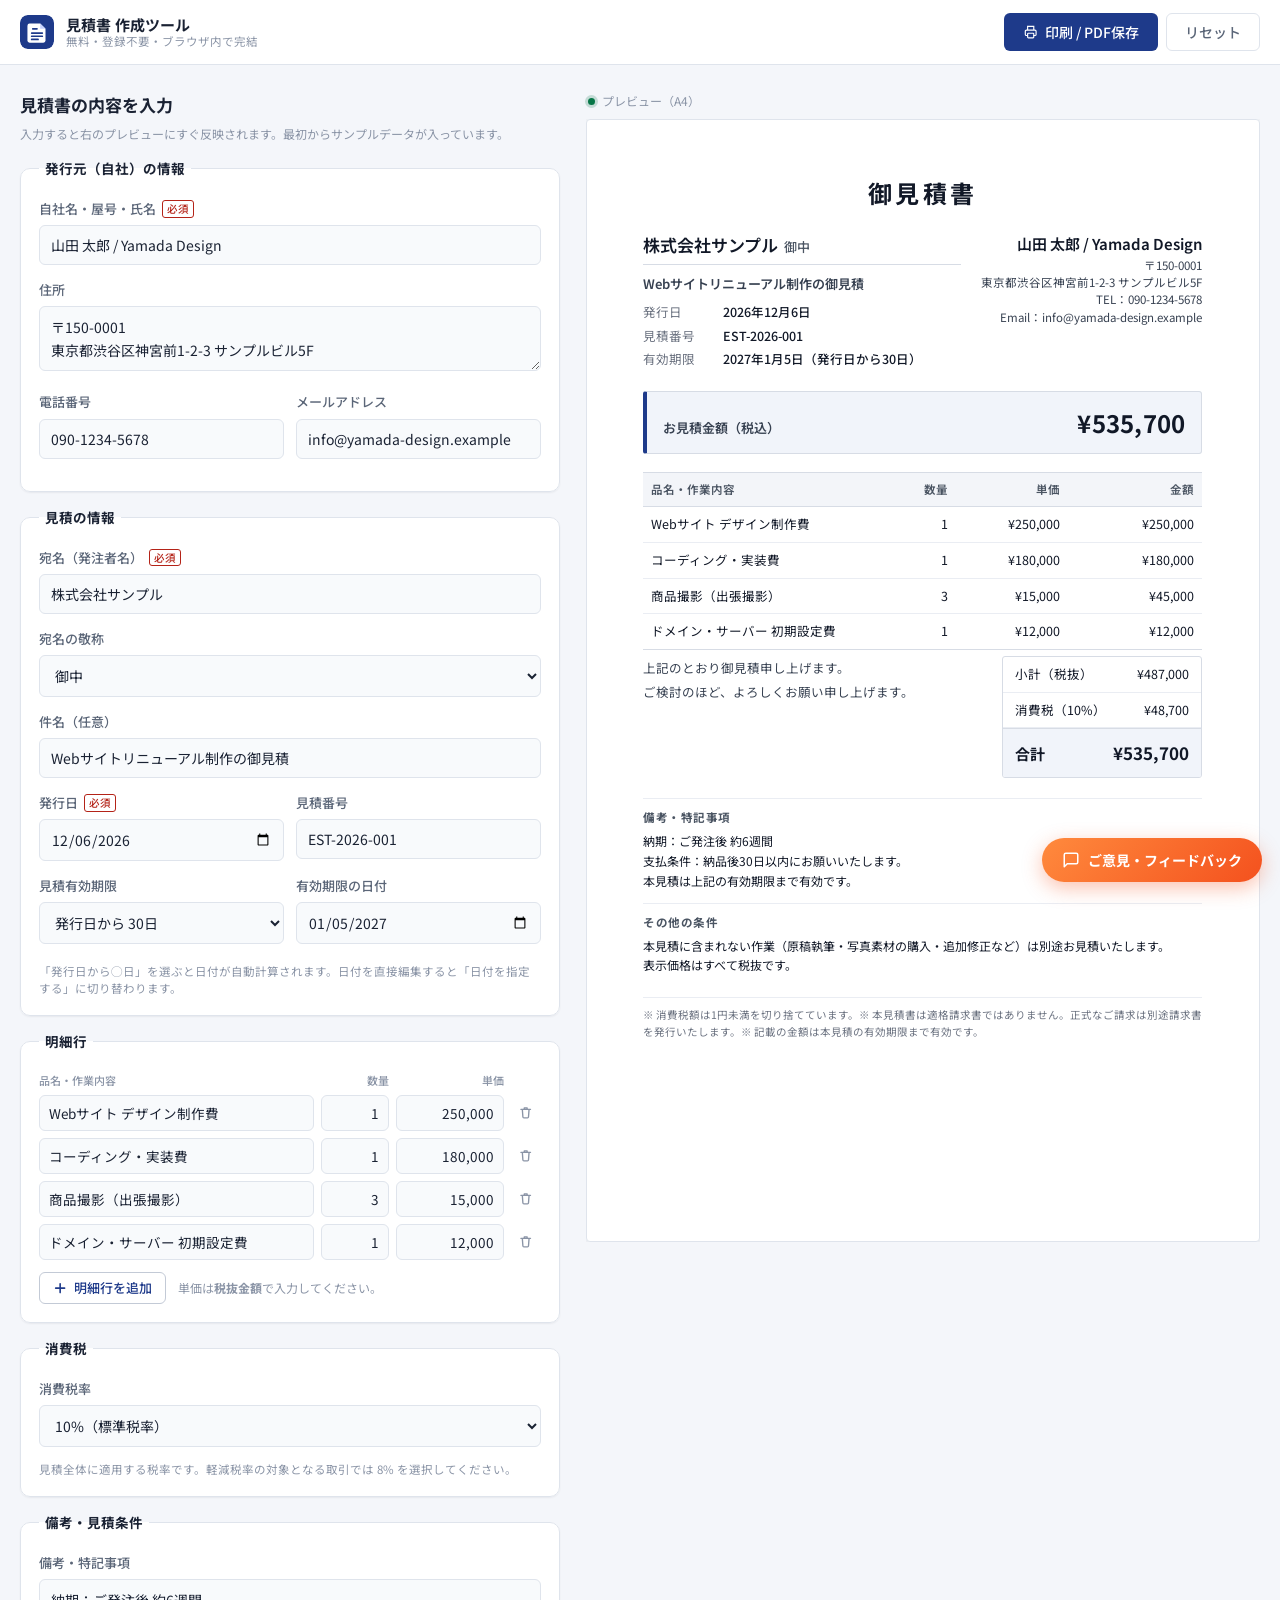
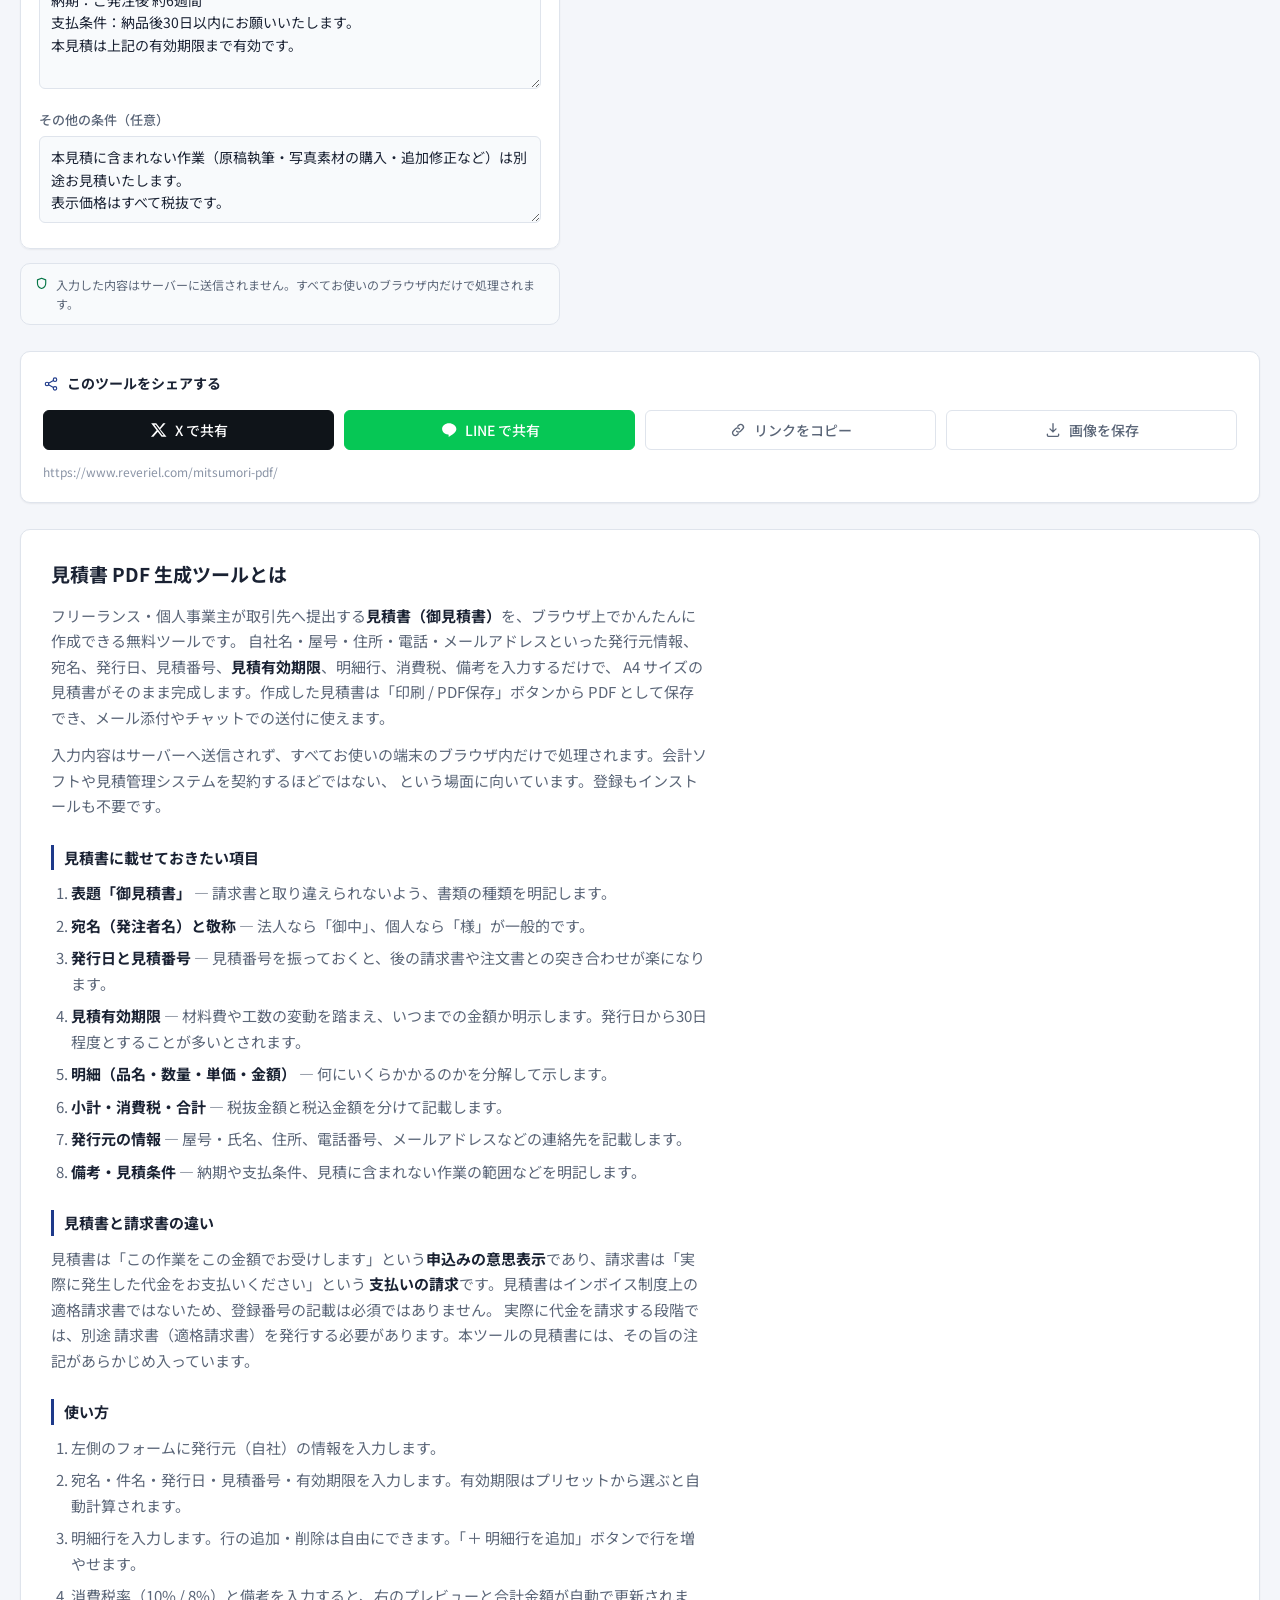
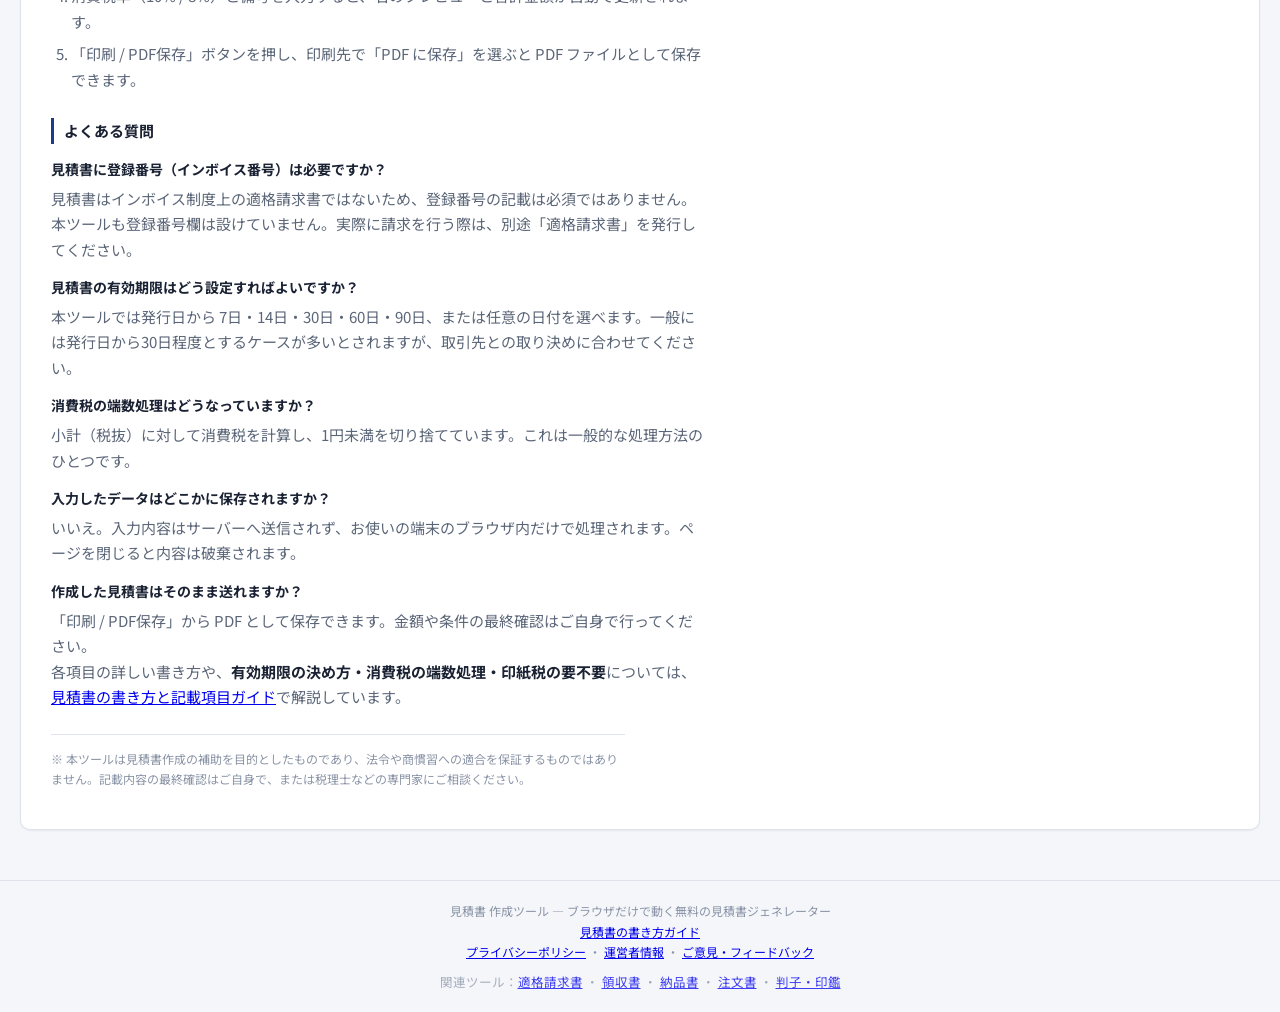
==== commit 3e99c5fe: "PM迭代：补隐私政策/运营者信息/SEO教程页+联盟区块+跨站CTA按钮配色修复" ====
--- a/index.html
+++ b/index.html
@@ -446,6 +446,11 @@
       <dd>「印刷 / PDF保存」から PDF として保存できます。金額や条件の最終確認はご自身で行ってください。</dd>
     </dl>
 
+    <p>
+      各項目の詳しい書き方や、<strong>有効期限の決め方・消費税の端数処理・印紙税の要不要</strong>については、
+      <a href="https://www.reveriel.com/mitsumori-pdf/kakikata.html">見積書の書き方と記載項目ガイド</a>で解説しています。
+    </p>
+
     <p class="disclaimer">
       ※ 本ツールは見積書作成の補助を目的としたものであり、法令や商慣習への適合を保証するものではありません。記載内容の最終確認はご自身で、または税理士などの専門家にご相談ください。
     </p>
@@ -455,7 +460,8 @@
 <footer class="site-footer no-print">
   <div class="wrap">
     <p>見積書 作成ツール — ブラウザだけで動く無料の見積書ジェネレーター</p>
-    <p><a href="https://docs.google.com/forms/d/e/1FAIpQLSfHGUfgAlViT3TFiVtJi_EpJ4ioUpd9oGyaJ7rehEV-gBH_PA/viewform?usp=pp_url&amp;entry.1745177199=%E8%A6%8B%E7%A9%8D%E6%9B%B8" target="_blank" rel="noopener">ご意見・フィードバック</a></p>
+    <p><a href="https://www.reveriel.com/mitsumori-pdf/kakikata.html">見積書の書き方ガイド</a></p>
+    <p><a href="https://www.reveriel.com/mitsumori-pdf/privacy.html">プライバシーポリシー</a> ・ <a href="https://www.reveriel.com/mitsumori-pdf/company.html">運営者情報</a> ・ <a href="https://docs.google.com/forms/d/e/1FAIpQLSfHGUfgAlViT3TFiVtJi_EpJ4ioUpd9oGyaJ7rehEV-gBH_PA/viewform?usp=pp_url&amp;entry.1745177199=%E8%A6%8B%E7%A9%8D%E6%9B%B8" target="_blank" rel="noopener">ご意見・フィードバック</a></p>
     <p style="margin-top:8px;font-size:12.5px;opacity:.75;">関連ツール：<a href="https://www.reveriel.com/japan-invoice-pdf/">適格請求書</a> ・ <a href="https://www.reveriel.com/ryoshusho-pdf/">領収書</a> ・ <a href="https://www.reveriel.com/nohinsho-pdf/">納品書</a> ・ <a href="https://www.reveriel.com/chumonsho-pdf/">注文書</a> ・ <a href="https://www.reveriel.com/hanko-generator/">判子・印鑑</a></p>
   </div>
 </footer>
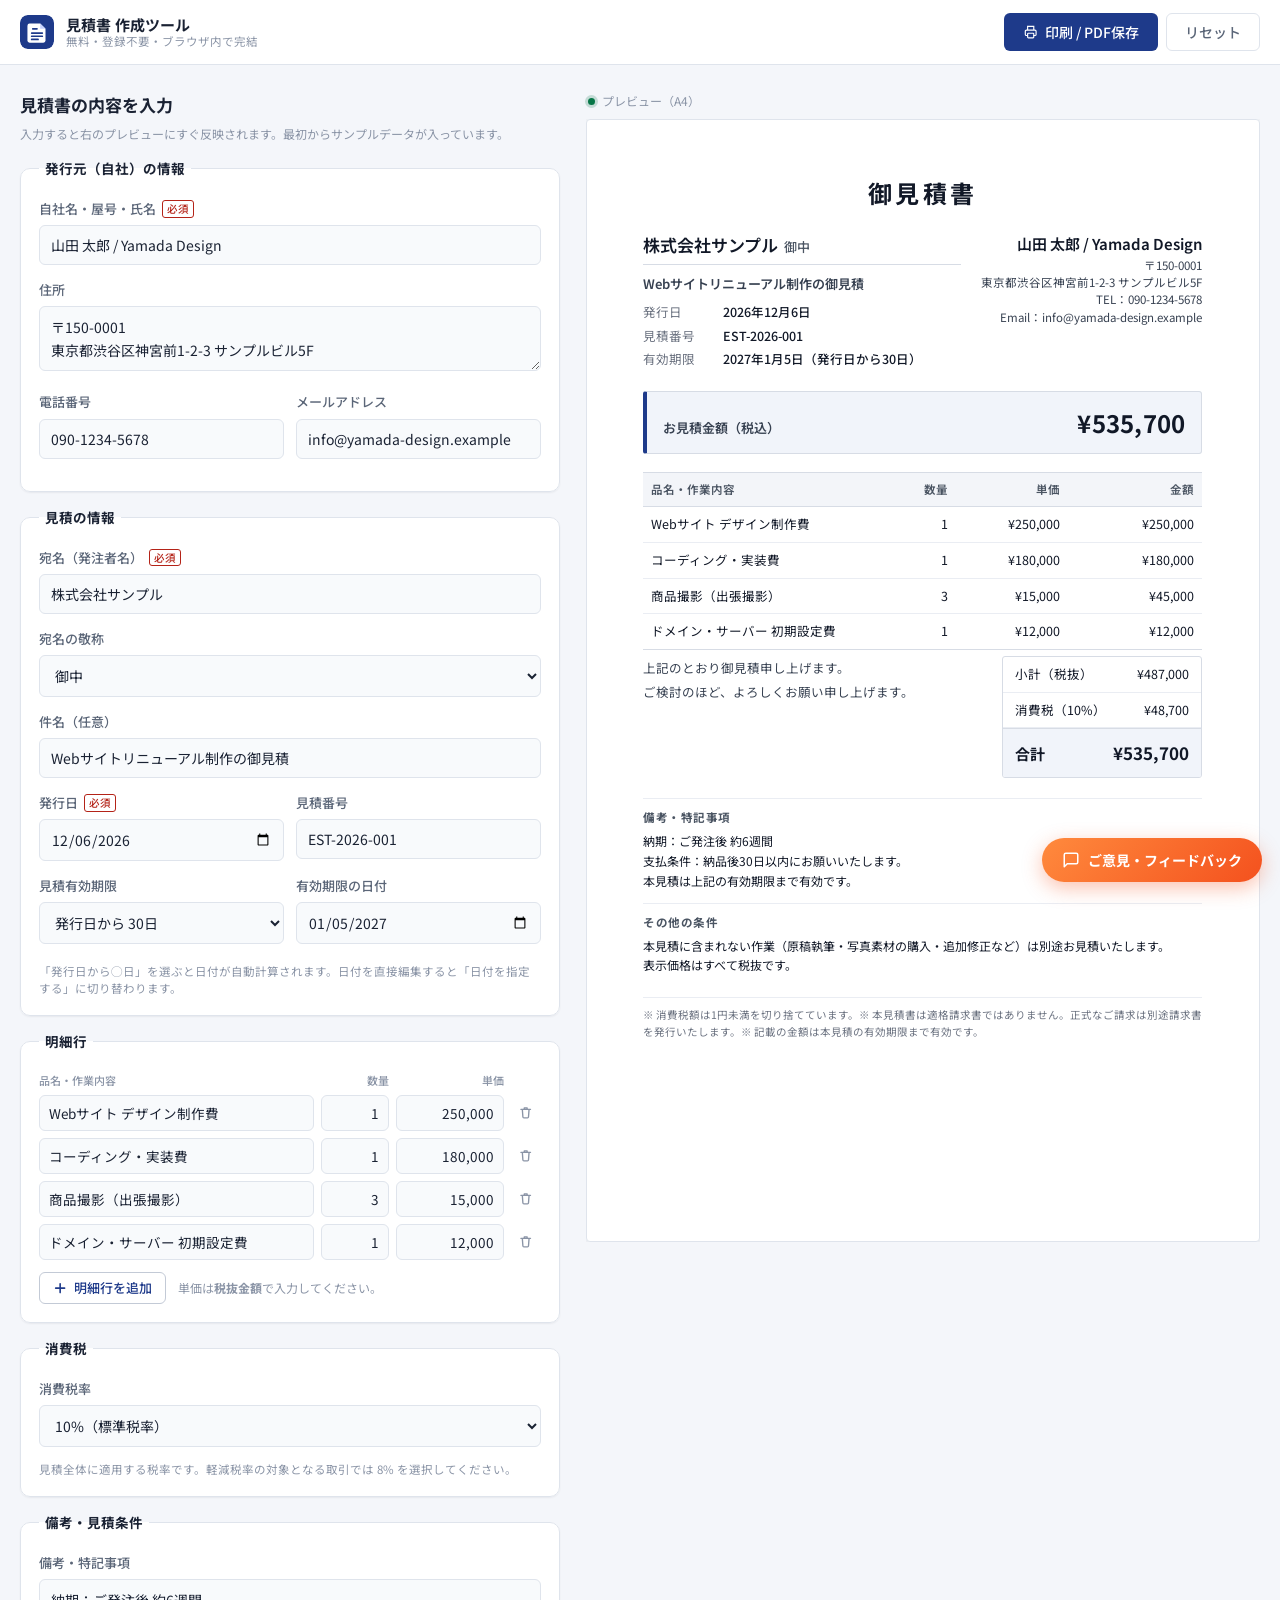
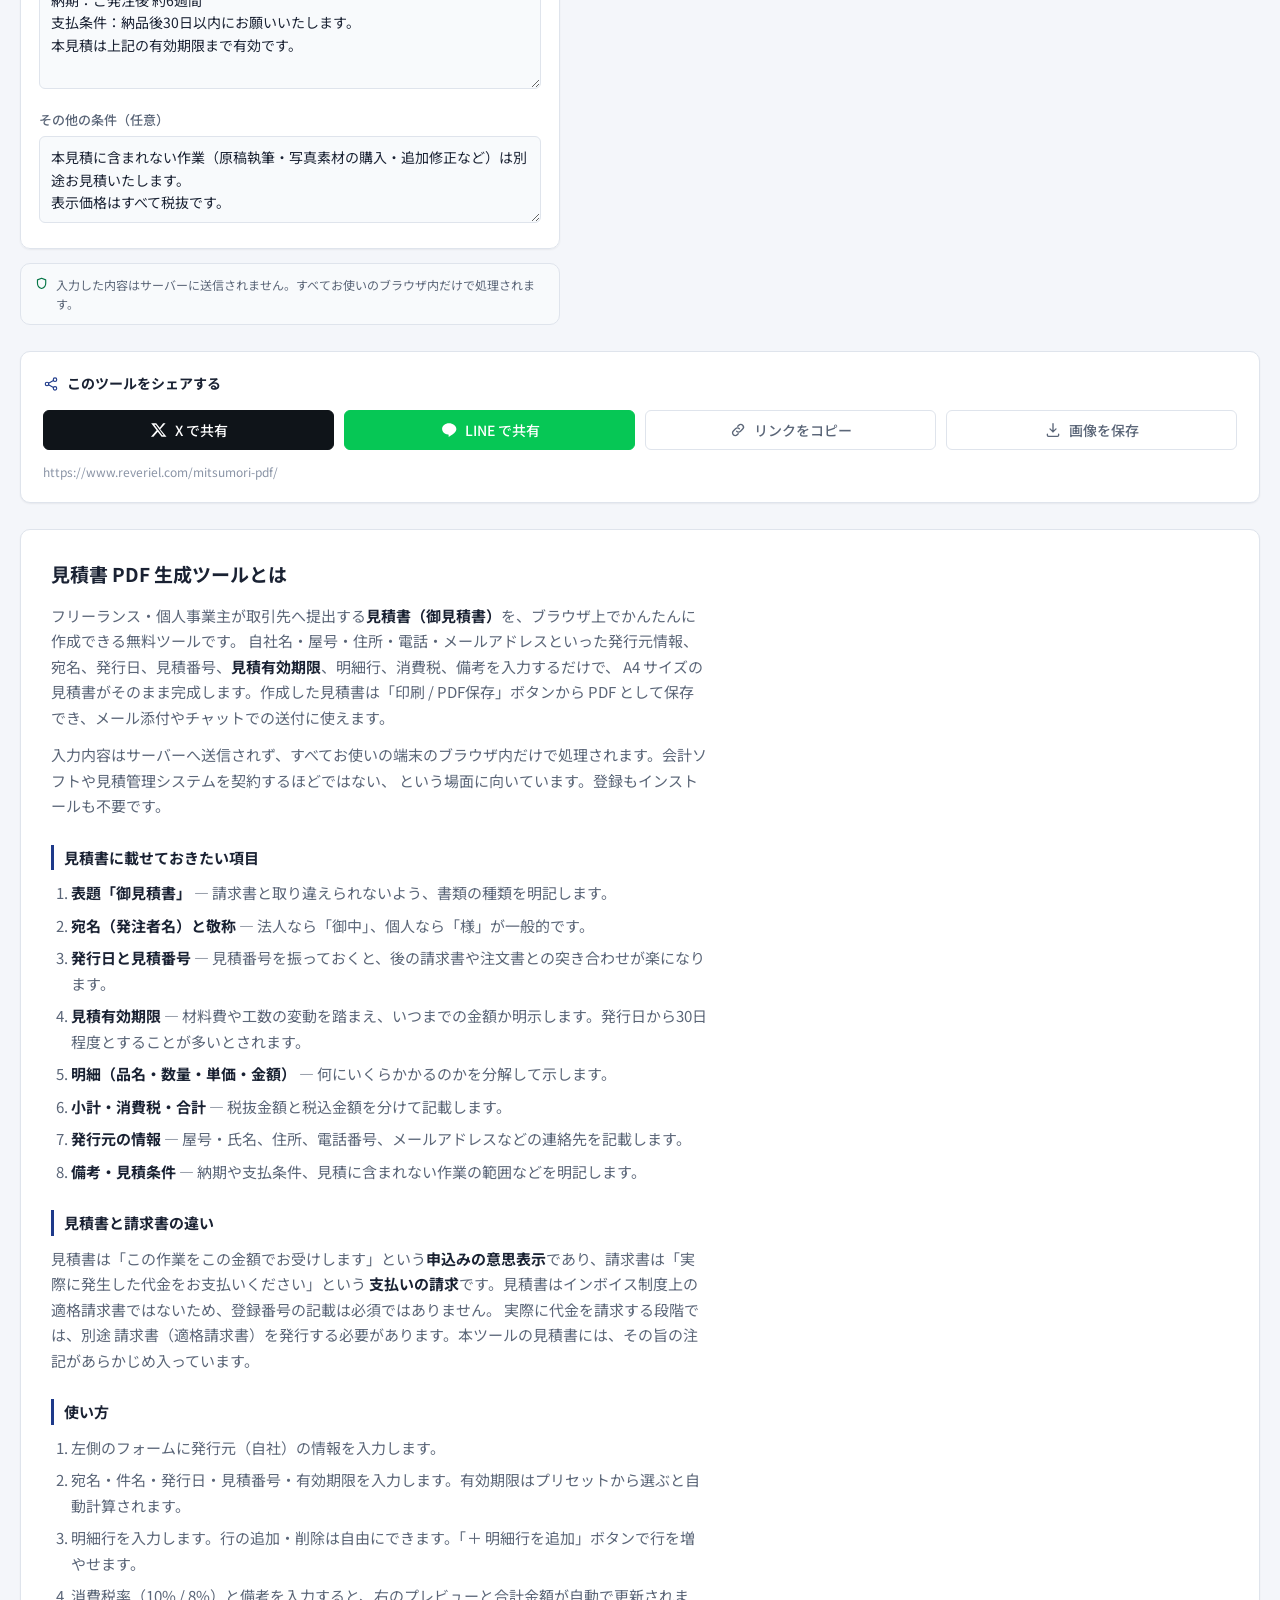
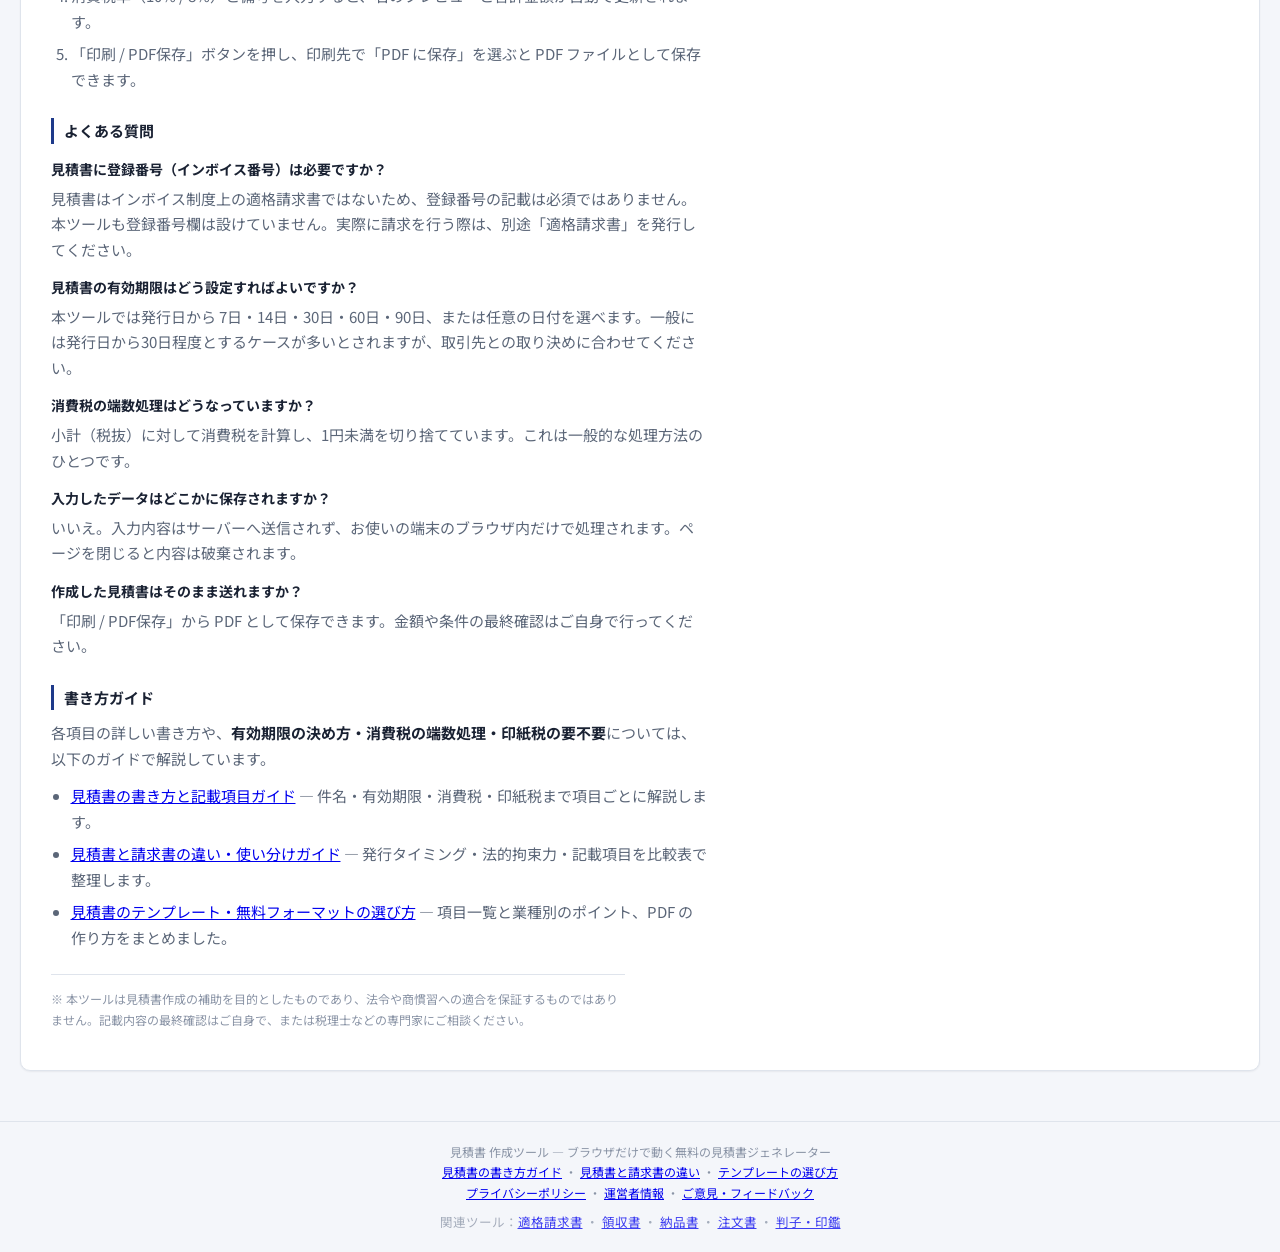
==== commit a238745b: "教程页扩充：新增書き方解説教程2篇并更新首页入口/sitemap" ====
--- a/index.html
+++ b/index.html
@@ -446,10 +446,16 @@
       <dd>「印刷 / PDF保存」から PDF として保存できます。金額や条件の最終確認はご自身で行ってください。</dd>
     </dl>
 
+    <h3>書き方ガイド</h3>
     <p>
       各項目の詳しい書き方や、<strong>有効期限の決め方・消費税の端数処理・印紙税の要不要</strong>については、
-      <a href="https://www.reveriel.com/mitsumori-pdf/kakikata.html">見積書の書き方と記載項目ガイド</a>で解説しています。
-    </p>
+      以下のガイドで解説しています。
+    </p>
+    <ul class="seo-list">
+      <li><a href="https://www.reveriel.com/mitsumori-pdf/kakikata.html">見積書の書き方と記載項目ガイド</a> — 件名・有効期限・消費税・印紙税まで項目ごとに解説します。</li>
+      <li><a href="https://www.reveriel.com/mitsumori-pdf/mitsumori-vs-seikyusho.html">見積書と請求書の違い・使い分けガイド</a> — 発行タイミング・法的拘束力・記載項目を比較表で整理します。</li>
+      <li><a href="https://www.reveriel.com/mitsumori-pdf/template.html">見積書のテンプレート・無料フォーマットの選び方</a> — 項目一覧と業種別のポイント、PDF の作り方をまとめました。</li>
+    </ul>
 
     <p class="disclaimer">
       ※ 本ツールは見積書作成の補助を目的としたものであり、法令や商慣習への適合を保証するものではありません。記載内容の最終確認はご自身で、または税理士などの専門家にご相談ください。
@@ -460,7 +466,7 @@
 <footer class="site-footer no-print">
   <div class="wrap">
     <p>見積書 作成ツール — ブラウザだけで動く無料の見積書ジェネレーター</p>
-    <p><a href="https://www.reveriel.com/mitsumori-pdf/kakikata.html">見積書の書き方ガイド</a></p>
+    <p><a href="https://www.reveriel.com/mitsumori-pdf/kakikata.html">見積書の書き方ガイド</a> ・ <a href="https://www.reveriel.com/mitsumori-pdf/mitsumori-vs-seikyusho.html">見積書と請求書の違い</a> ・ <a href="https://www.reveriel.com/mitsumori-pdf/template.html">テンプレートの選び方</a></p>
     <p><a href="https://www.reveriel.com/mitsumori-pdf/privacy.html">プライバシーポリシー</a> ・ <a href="https://www.reveriel.com/mitsumori-pdf/company.html">運営者情報</a> ・ <a href="https://docs.google.com/forms/d/e/1FAIpQLSfHGUfgAlViT3TFiVtJi_EpJ4ioUpd9oGyaJ7rehEV-gBH_PA/viewform?usp=pp_url&amp;entry.1745177199=%E8%A6%8B%E7%A9%8D%E6%9B%B8" target="_blank" rel="noopener">ご意見・フィードバック</a></p>
     <p style="margin-top:8px;font-size:12.5px;opacity:.75;">関連ツール：<a href="https://www.reveriel.com/japan-invoice-pdf/">適格請求書</a> ・ <a href="https://www.reveriel.com/ryoshusho-pdf/">領収書</a> ・ <a href="https://www.reveriel.com/nohinsho-pdf/">納品書</a> ・ <a href="https://www.reveriel.com/chumonsho-pdf/">注文書</a> ・ <a href="https://www.reveriel.com/hanko-generator/">判子・印鑑</a></p>
   </div>
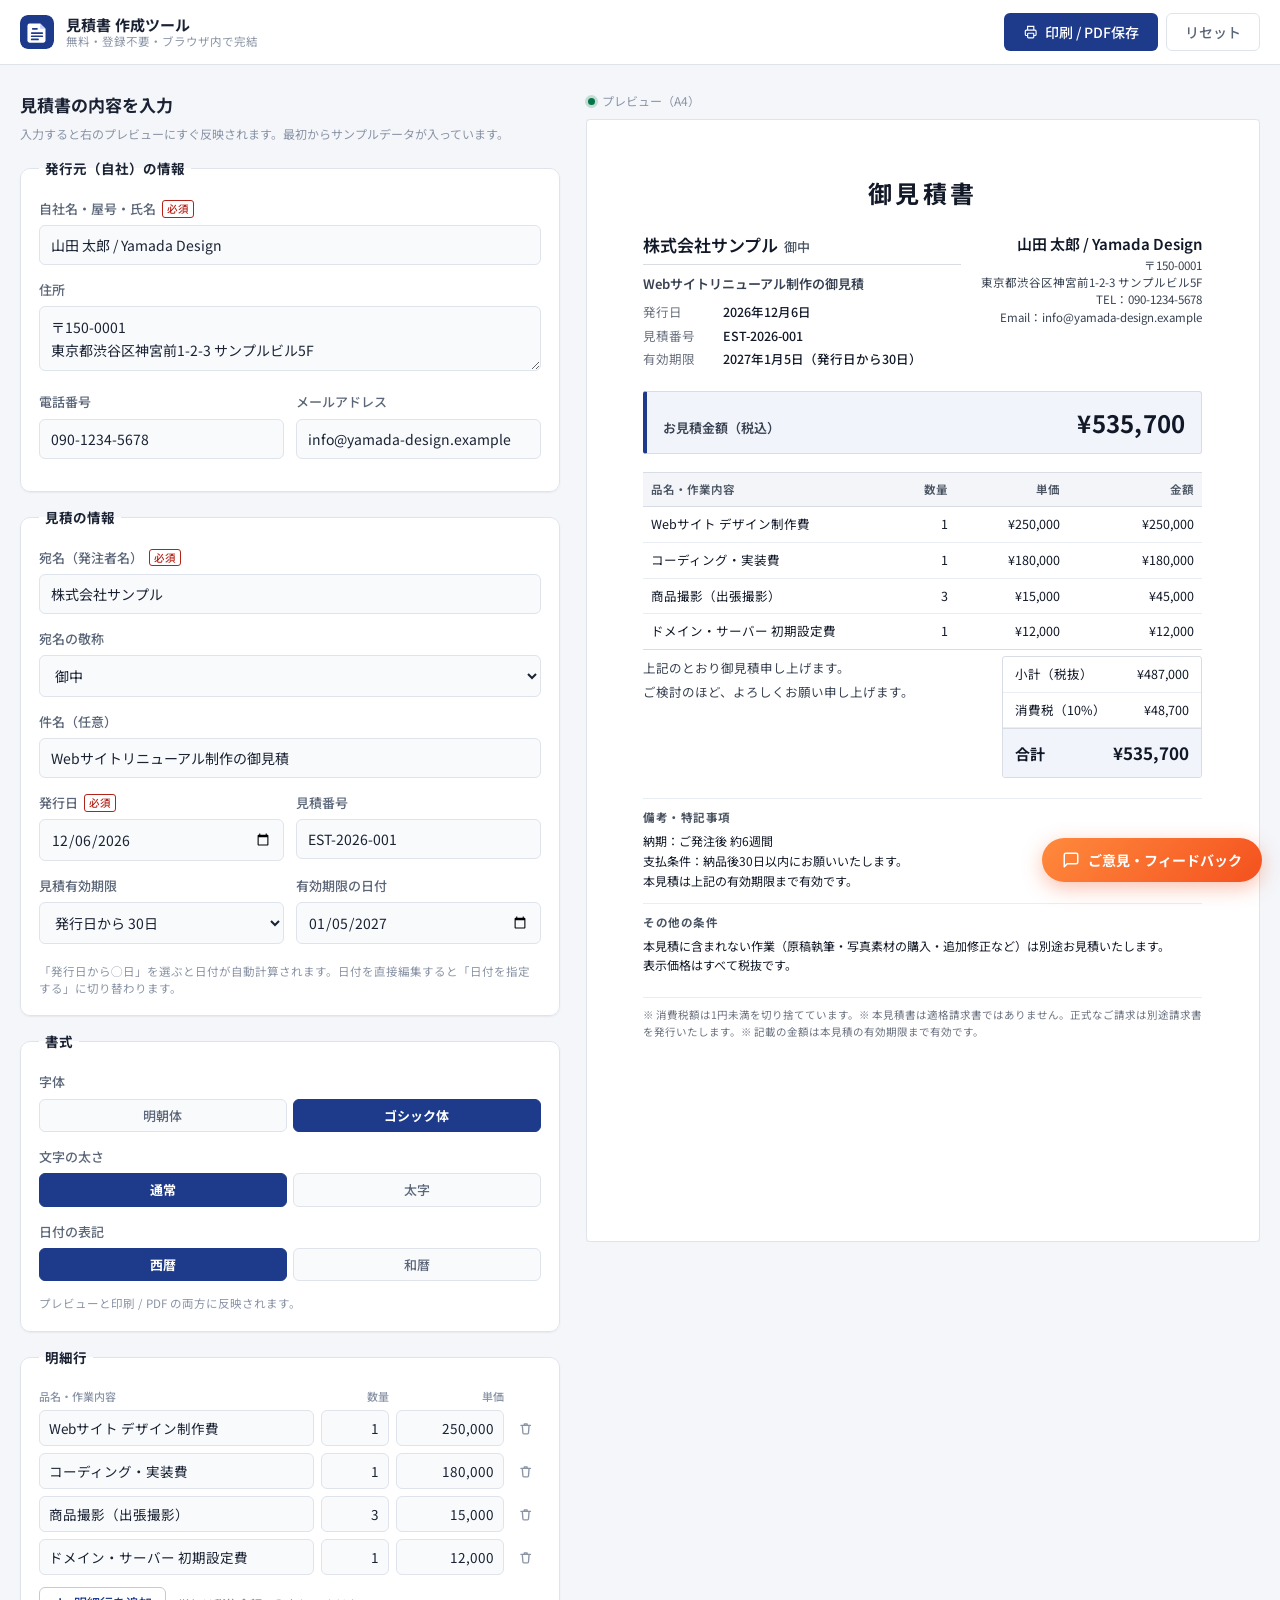
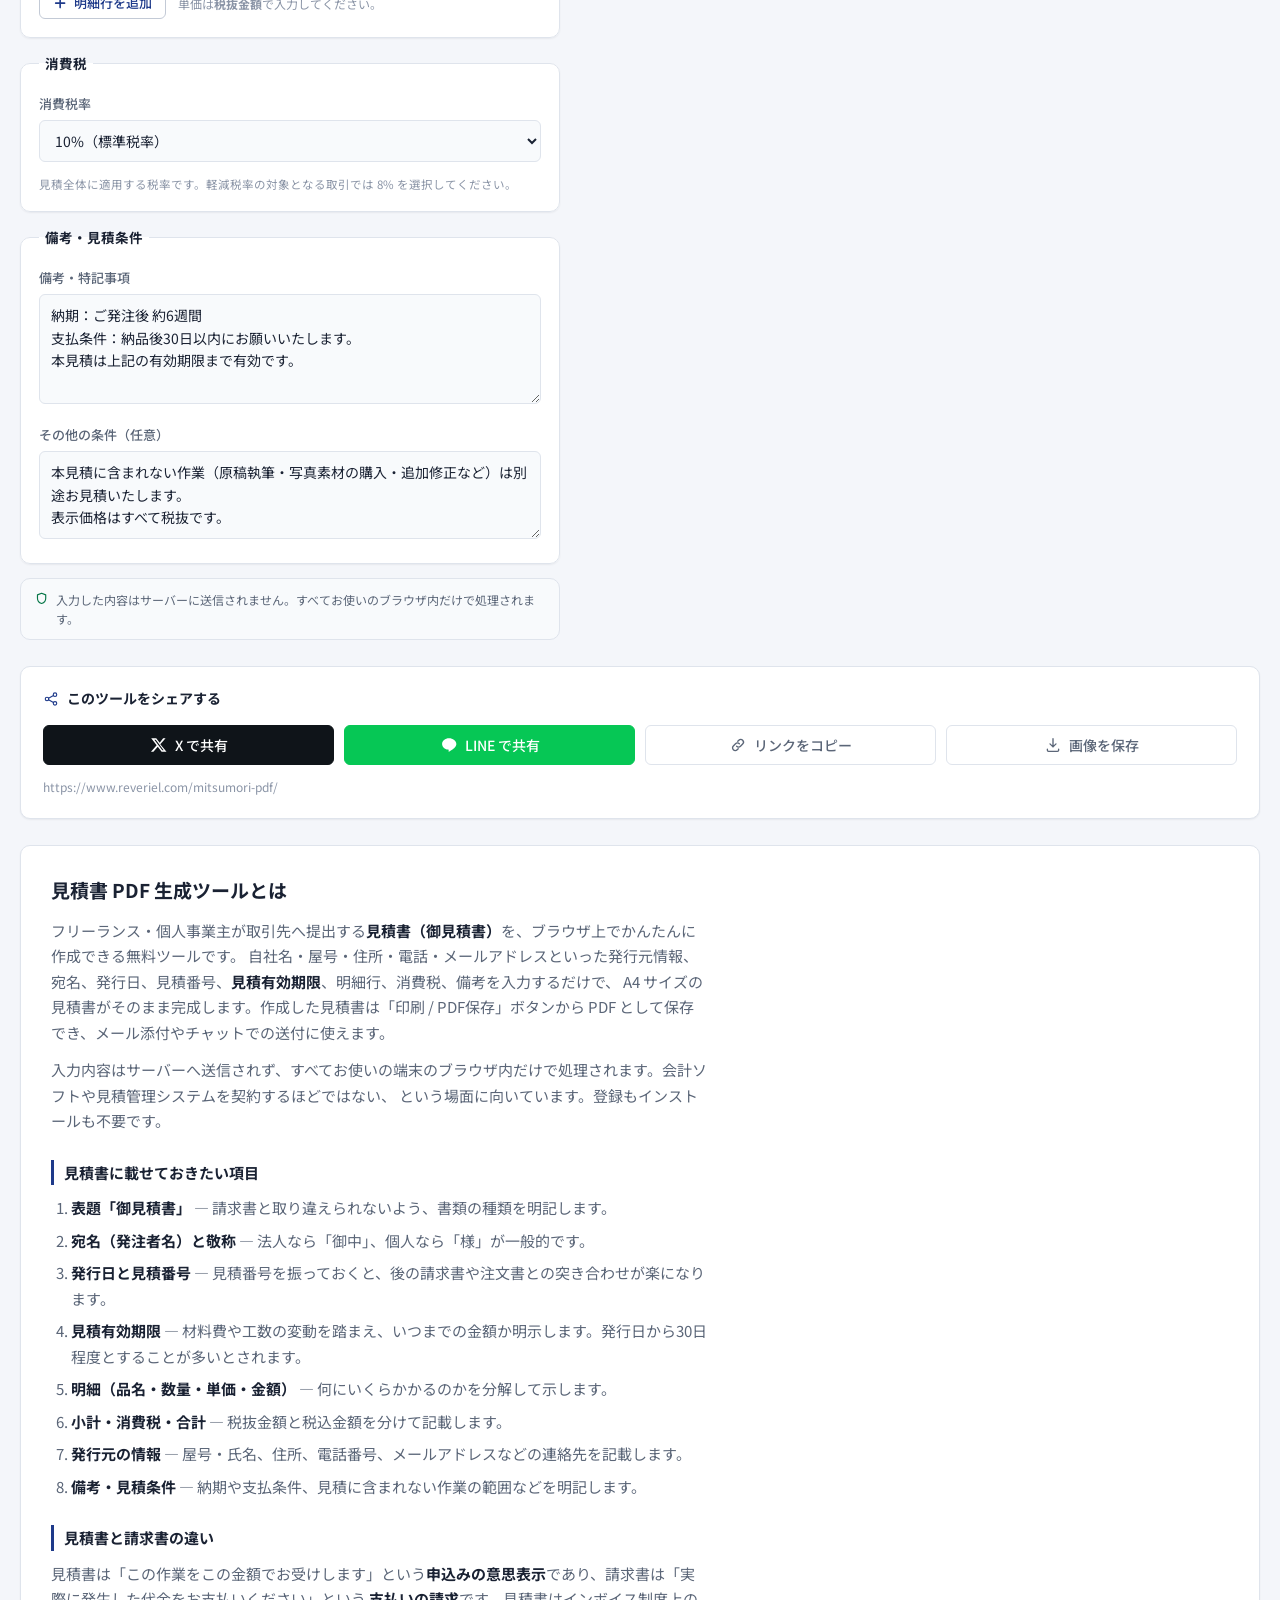
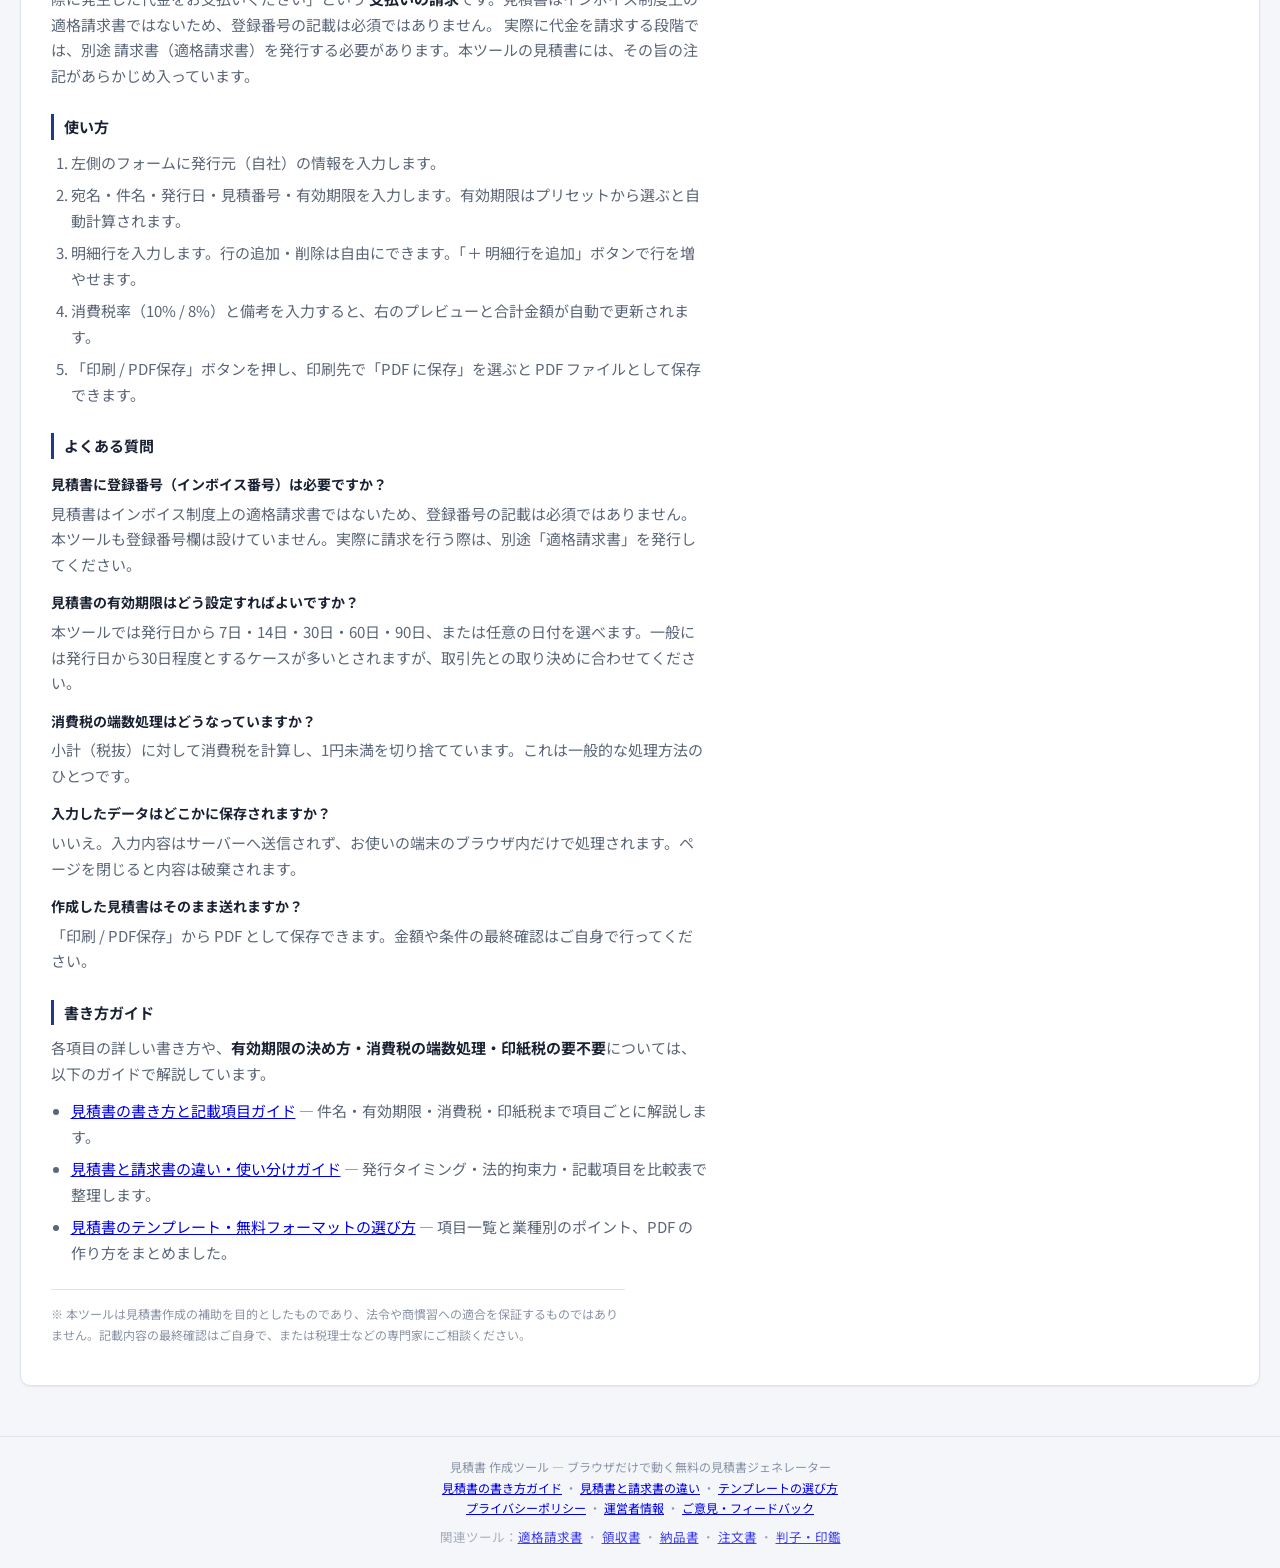
==== commit 7f718f4e: "書式控件：字体(明朝/ゴシック)、粗细、日期(西暦/和暦)自定义" ====
--- a/index.html
+++ b/index.html
@@ -214,6 +214,35 @@
       </fieldset>
 
       <fieldset class="card">
+        <legend>書式</legend>
+
+        <div class="field">
+          <span class="field-label" id="docFontLabel">字体</span>
+          <div class="seg" role="radiogroup" aria-labelledby="docFontLabel">
+            <label class="seg-opt"><input type="radio" name="docFont" value="mincho"><span>明朝体</span></label>
+            <label class="seg-opt"><input type="radio" name="docFont" value="gothic" checked><span>ゴシック体</span></label>
+          </div>
+        </div>
+
+        <div class="field">
+          <span class="field-label" id="docWeightLabel">文字の太さ</span>
+          <div class="seg" role="radiogroup" aria-labelledby="docWeightLabel">
+            <label class="seg-opt"><input type="radio" name="docWeight" value="normal" checked><span>通常</span></label>
+            <label class="seg-opt"><input type="radio" name="docWeight" value="bold"><span>太字</span></label>
+          </div>
+        </div>
+
+        <div class="field">
+          <span class="field-label" id="docEraLabel">日付の表記</span>
+          <div class="seg" role="radiogroup" aria-labelledby="docEraLabel">
+            <label class="seg-opt"><input type="radio" name="docEra" value="seireki" checked><span>西暦</span></label>
+            <label class="seg-opt"><input type="radio" name="docEra" value="wareki"><span>和暦</span></label>
+          </div>
+        </div>
+        <p class="help">プレビューと印刷 / PDF の両方に反映されます。</p>
+      </fieldset>
+
+      <fieldset class="card">
         <legend>明細行</legend>
 
         <div class="rows-head" aria-hidden="true">
--- a/style.css
+++ b/style.css
@@ -282,6 +282,77 @@
   line-height: 1.6;
 }
 
+/* ---------------- 書式（字体・太字・日付） ---------------- */
+
+.field-label {
+  display: block;
+  font-size: 13px;
+  font-weight: 500;
+  color: var(--c-text-muted);
+  margin-bottom: 5px;
+}
+
+.seg {
+  display: flex;
+  flex-wrap: wrap;
+  gap: 6px;
+}
+
+/* .field label の display/margin を打ち消すため .seg でスコープする */
+.seg .seg-opt {
+  position: relative;
+  display: flex;
+  flex: 1 1 0;
+  min-width: 0;
+  margin: 0;
+  cursor: pointer;
+}
+
+.seg .seg-opt input {
+  position: absolute;
+  width: 1px; height: 1px;
+  margin: 0;
+  opacity: 0;
+  pointer-events: none;
+}
+
+.seg .seg-opt > span {
+  display: flex;
+  align-items: center;
+  justify-content: center;
+  width: 100%;
+  padding: 8px 10px;
+  font-size: 13px;
+  font-weight: 500;
+  line-height: 1.2;
+  color: var(--c-text-muted);
+  background: var(--c-surface-2);
+  border: 1px solid var(--c-border);
+  border-radius: var(--radius-sm);
+  transition: background-color .15s, border-color .15s, color .15s;
+}
+
+.seg .seg-opt:hover > span {
+  border-color: var(--c-border-strong);
+  color: var(--c-text);
+}
+
+.seg .seg-opt input:checked + span {
+  background: var(--c-accent);
+  border-color: var(--c-accent);
+  color: #fff;
+  font-weight: 700;
+}
+
+@media (prefers-color-scheme: dark) {
+  .seg .seg-opt input:checked + span { color: #0d1220; }
+}
+
+.seg .seg-opt input:focus-visible + span {
+  outline: 2px solid var(--c-focus);
+  outline-offset: 2px;
+}
+
 /* ---------------- 明細行 ---------------- */
 
 .rows-head,
@@ -329,7 +400,7 @@
 
 /* ---------------- プレビュー ---------------- */
 
-.preview-pane { position: sticky; top: 88px; }
+.preview-pane { position: static; top: 88px; }
 
 @media (max-width: 980px) {
   .preview-pane { position: static; }
@@ -368,6 +439,20 @@
   font-size: 12.5px;
   line-height: 1.65;
 }
+
+/* 書式：字体（未指定時は body のフォントを継承＝現状の見た目を維持） */
+.paper.font-mincho {
+  font-family: "Hiragino Mincho ProN", "Yu Mincho", "Noto Serif JP", serif;
+}
+.paper.font-gothic {
+  font-family: "Hiragino Kaku Gothic ProN", "Yu Gothic", "Noto Sans JP", sans-serif;
+}
+
+/* 書式：太字（紙面内の全テキストを 700 に。印刷時もそのまま適用される） */
+.paper.text-bold,
+.paper.text-bold * { font-weight: 700; }
+/* 疑似クラス付きで詳細度が高い既存ルール（発行日・有効期限の値）も太字にする */
+.paper.text-bold .doc-meta-line > span:last-child { font-weight: 700; }
 
 /* 書類タイトル */
 .doc-title {
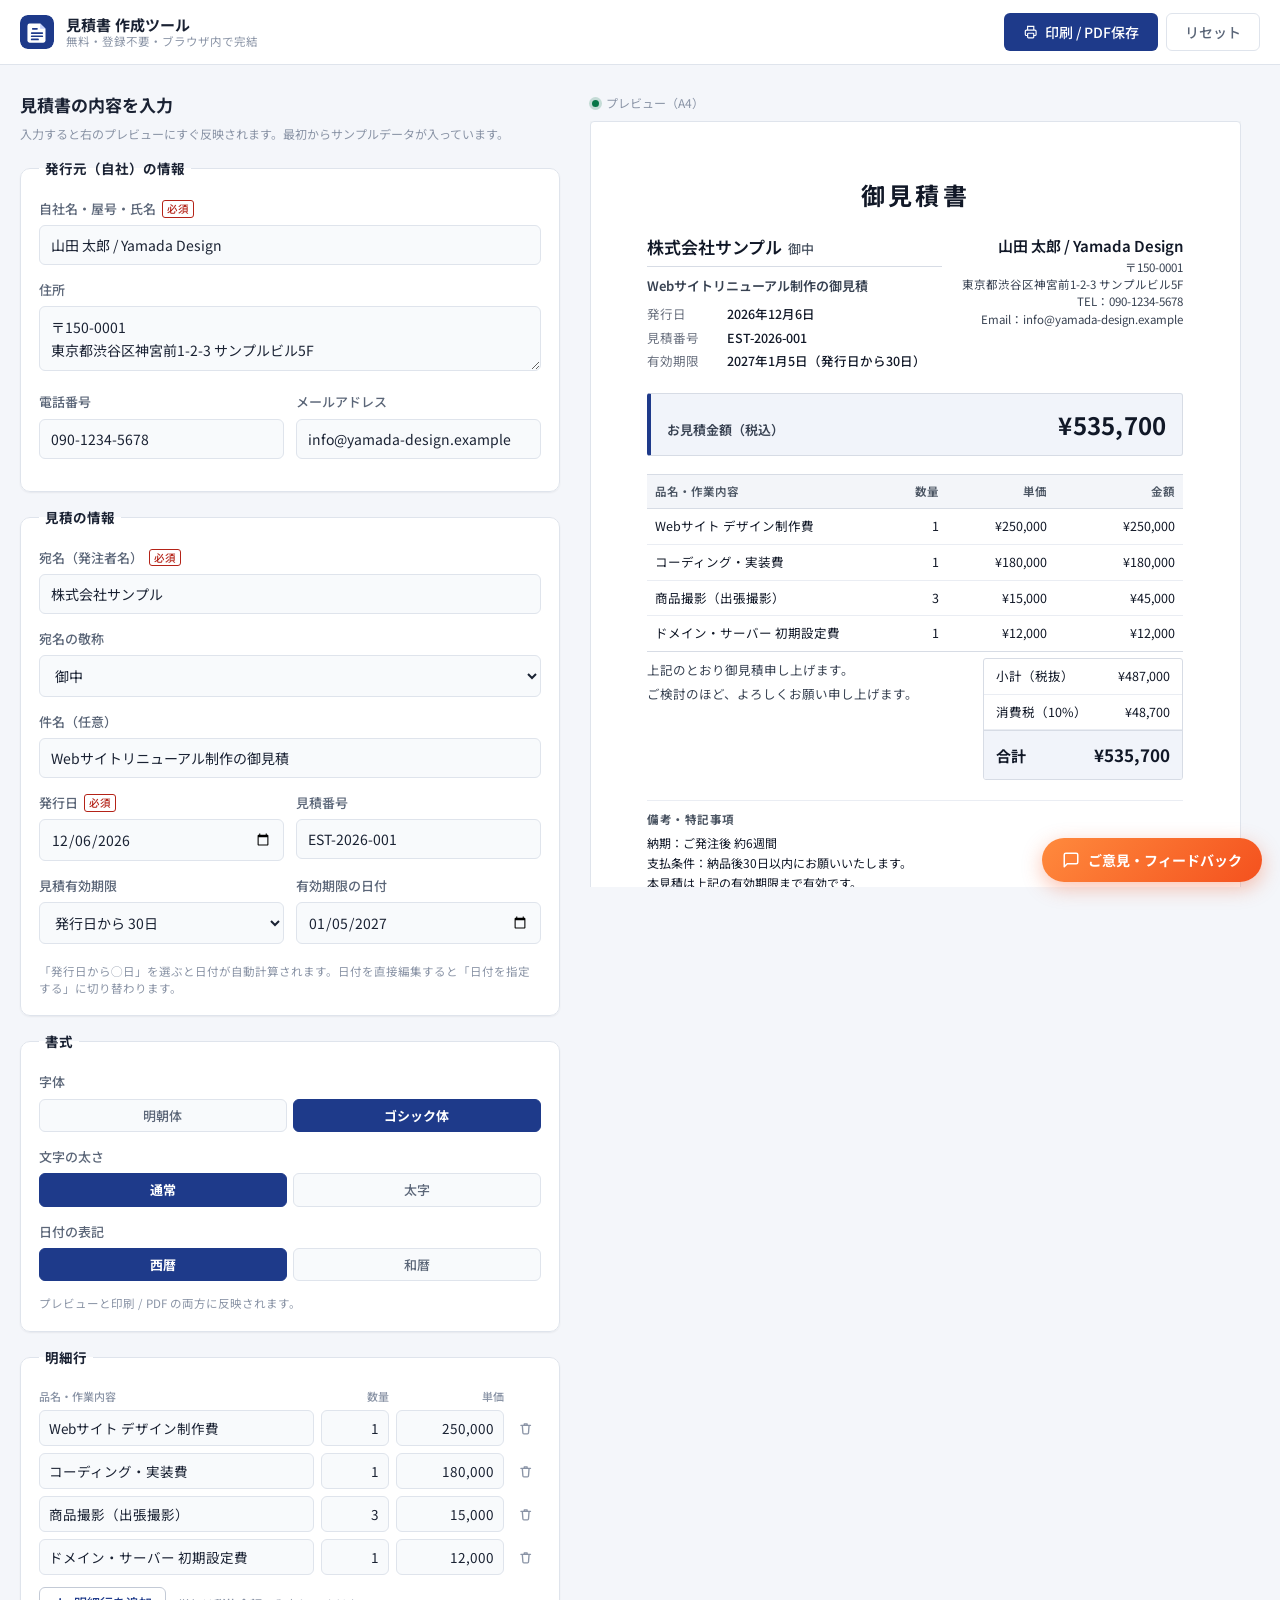
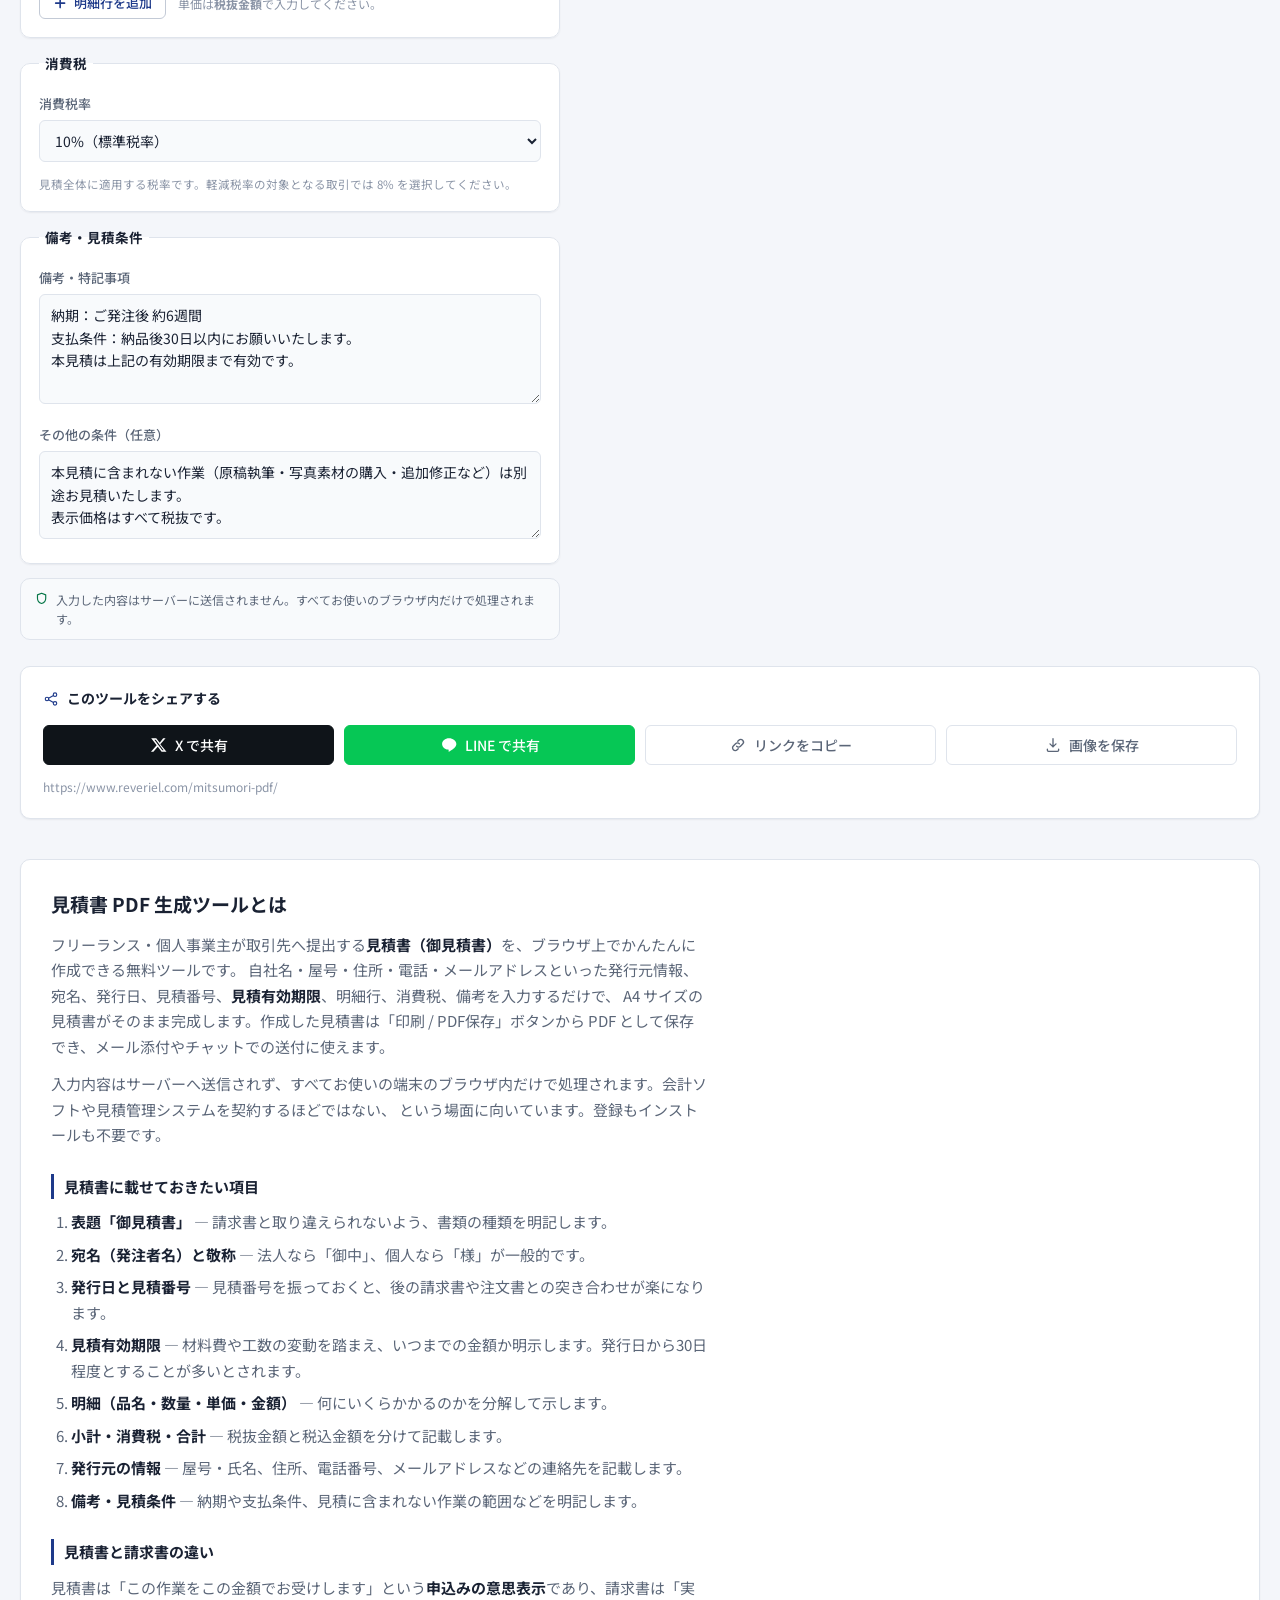
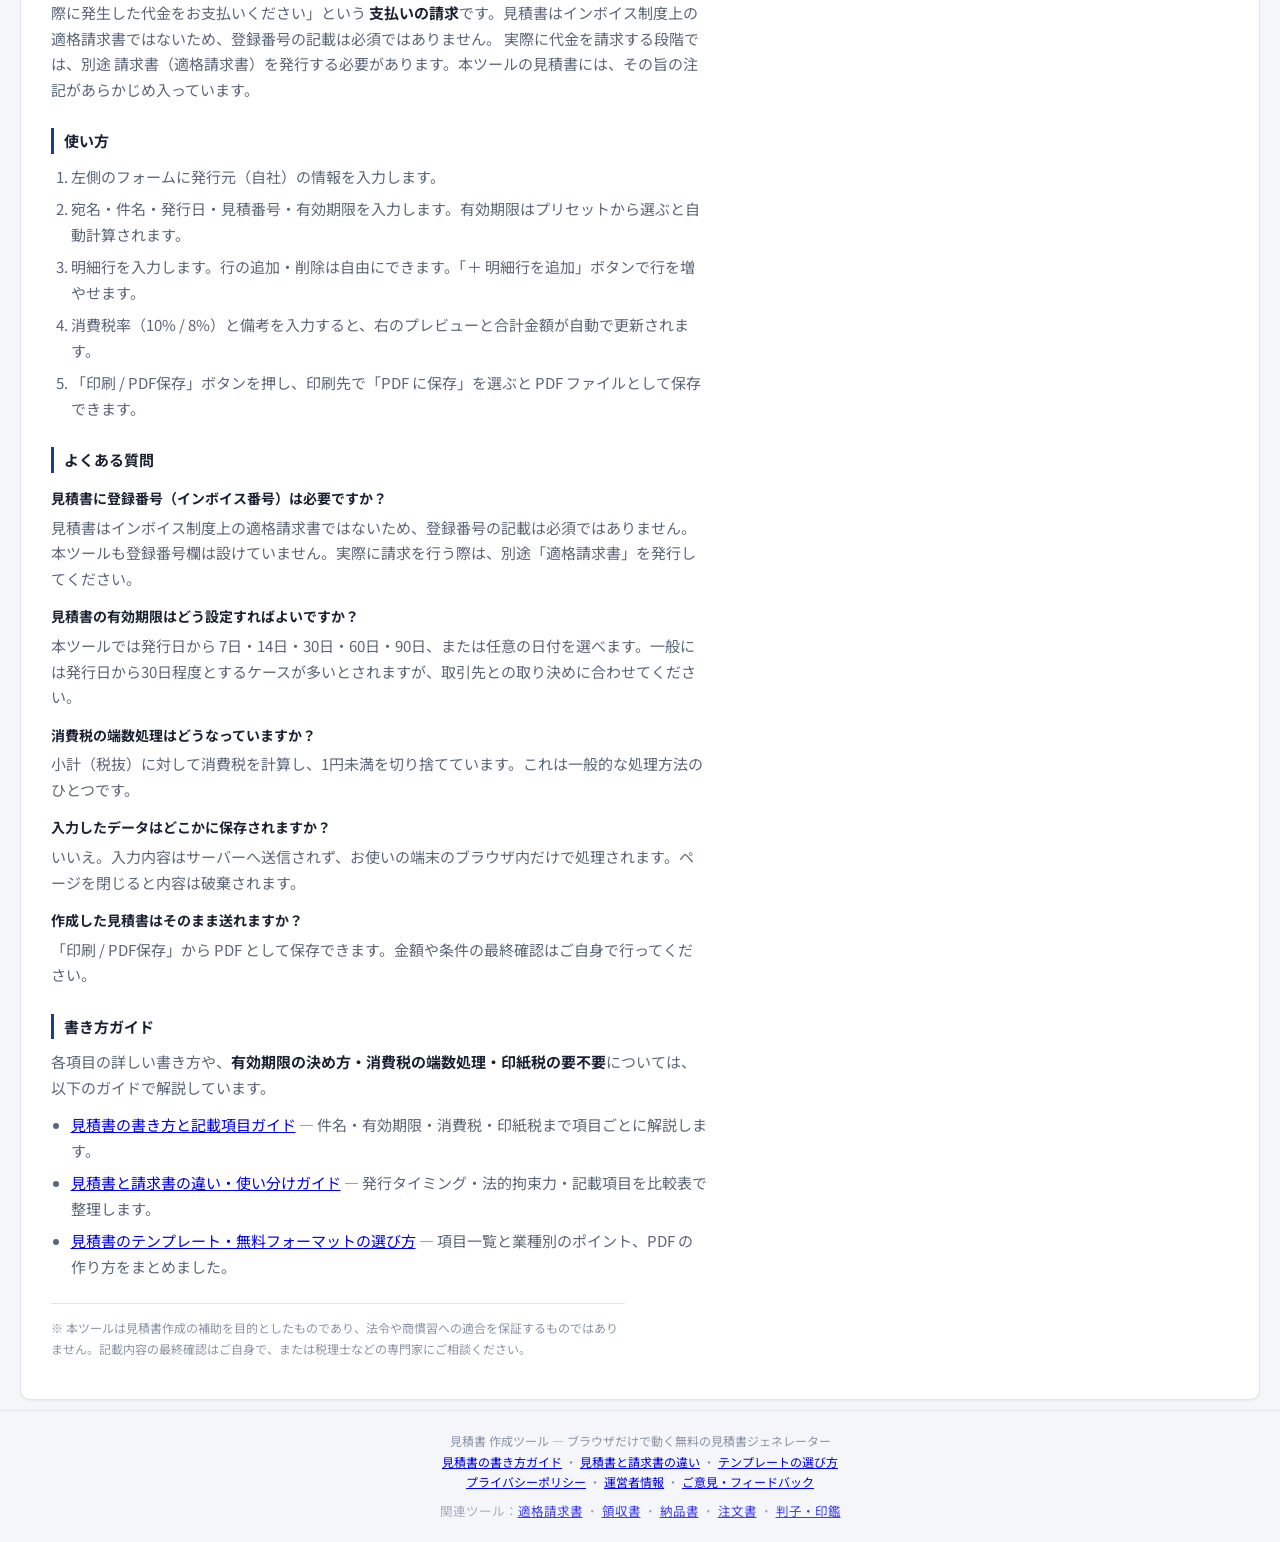
==== commit 0889ae16: "プレビューをスクロール追従に：右カラムをsticky化し、SEOセクションとの重なりを回避" ====
--- a/index.html
+++ b/index.html
@@ -124,7 +124,9 @@
   </div>
 </header>
 
-<main class="wrap layout">
+<main class="wrap">
+
+  <div class="layout">
 
   <!-- ============ 入力フォーム ============ -->
   <section class="pane form-pane no-print" aria-label="入力フォーム">
@@ -417,6 +419,8 @@
   </section>
 
   <!-- ============ SEO 説明文 ============ -->
+  </div>
+
   <section class="seo no-print" aria-label="ツールについて">
     <h2>見積書 PDF 生成ツールとは</h2>
     <p>
--- a/style.css
+++ b/style.css
@@ -400,10 +400,23 @@
 
 /* ---------------- プレビュー ---------------- */
 
-.preview-pane { position: static; top: 88px; }
+.preview-pane {
+  position: sticky;
+  top: 88px;
+  align-self: start;
+  max-height: calc(100vh - 104px);
+  overflow-y: auto;
+  padding: 2px 4px 16px;
+  scrollbar-gutter: stable;
+}
 
 @media (max-width: 980px) {
-  .preview-pane { position: static; }
+  .preview-pane {
+    position: static;
+    max-height: none;
+    overflow: visible;
+    padding: 0;
+  }
 }
 
 .preview-bar {
@@ -823,6 +836,7 @@
     gap: 0 !important;
     position: static !important;
     overflow: visible !important;
+    max-height: none !important;
     box-shadow: none !important;
     border: 0 !important;
     background: transparent !important;
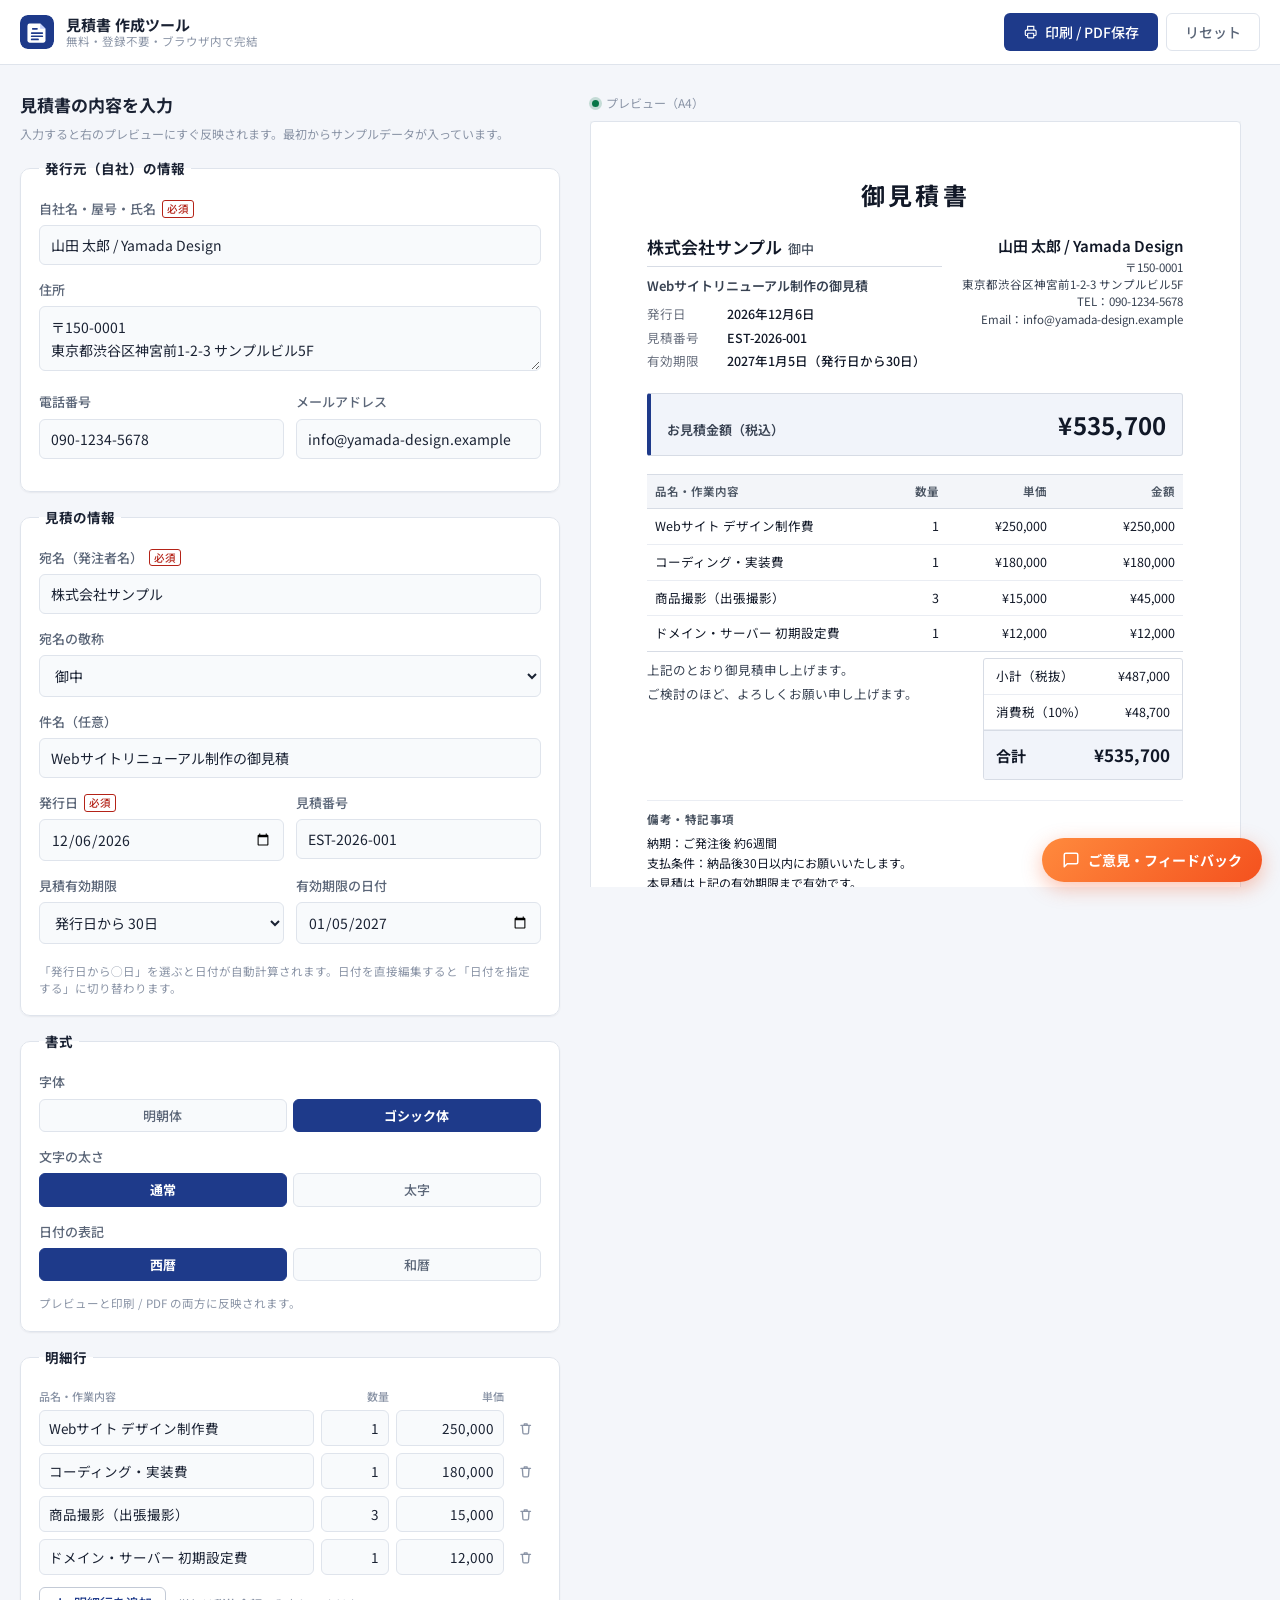
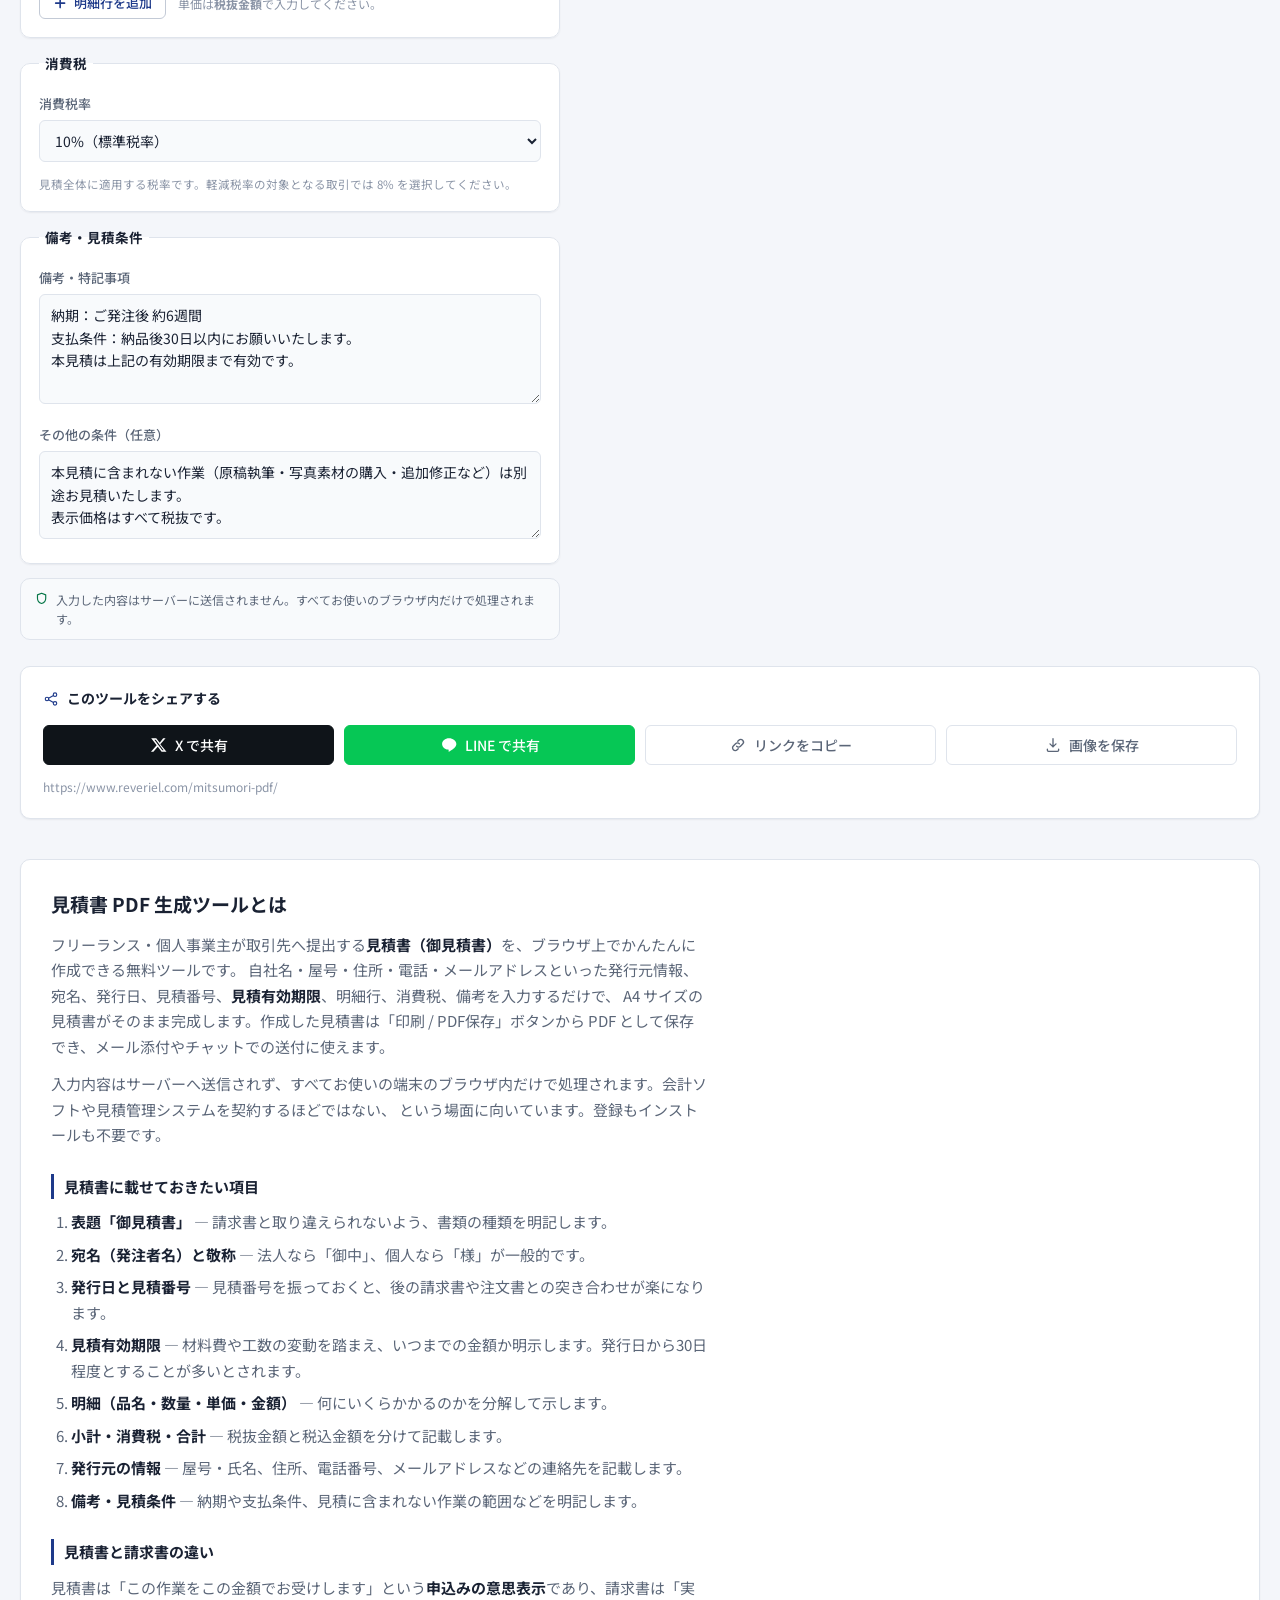
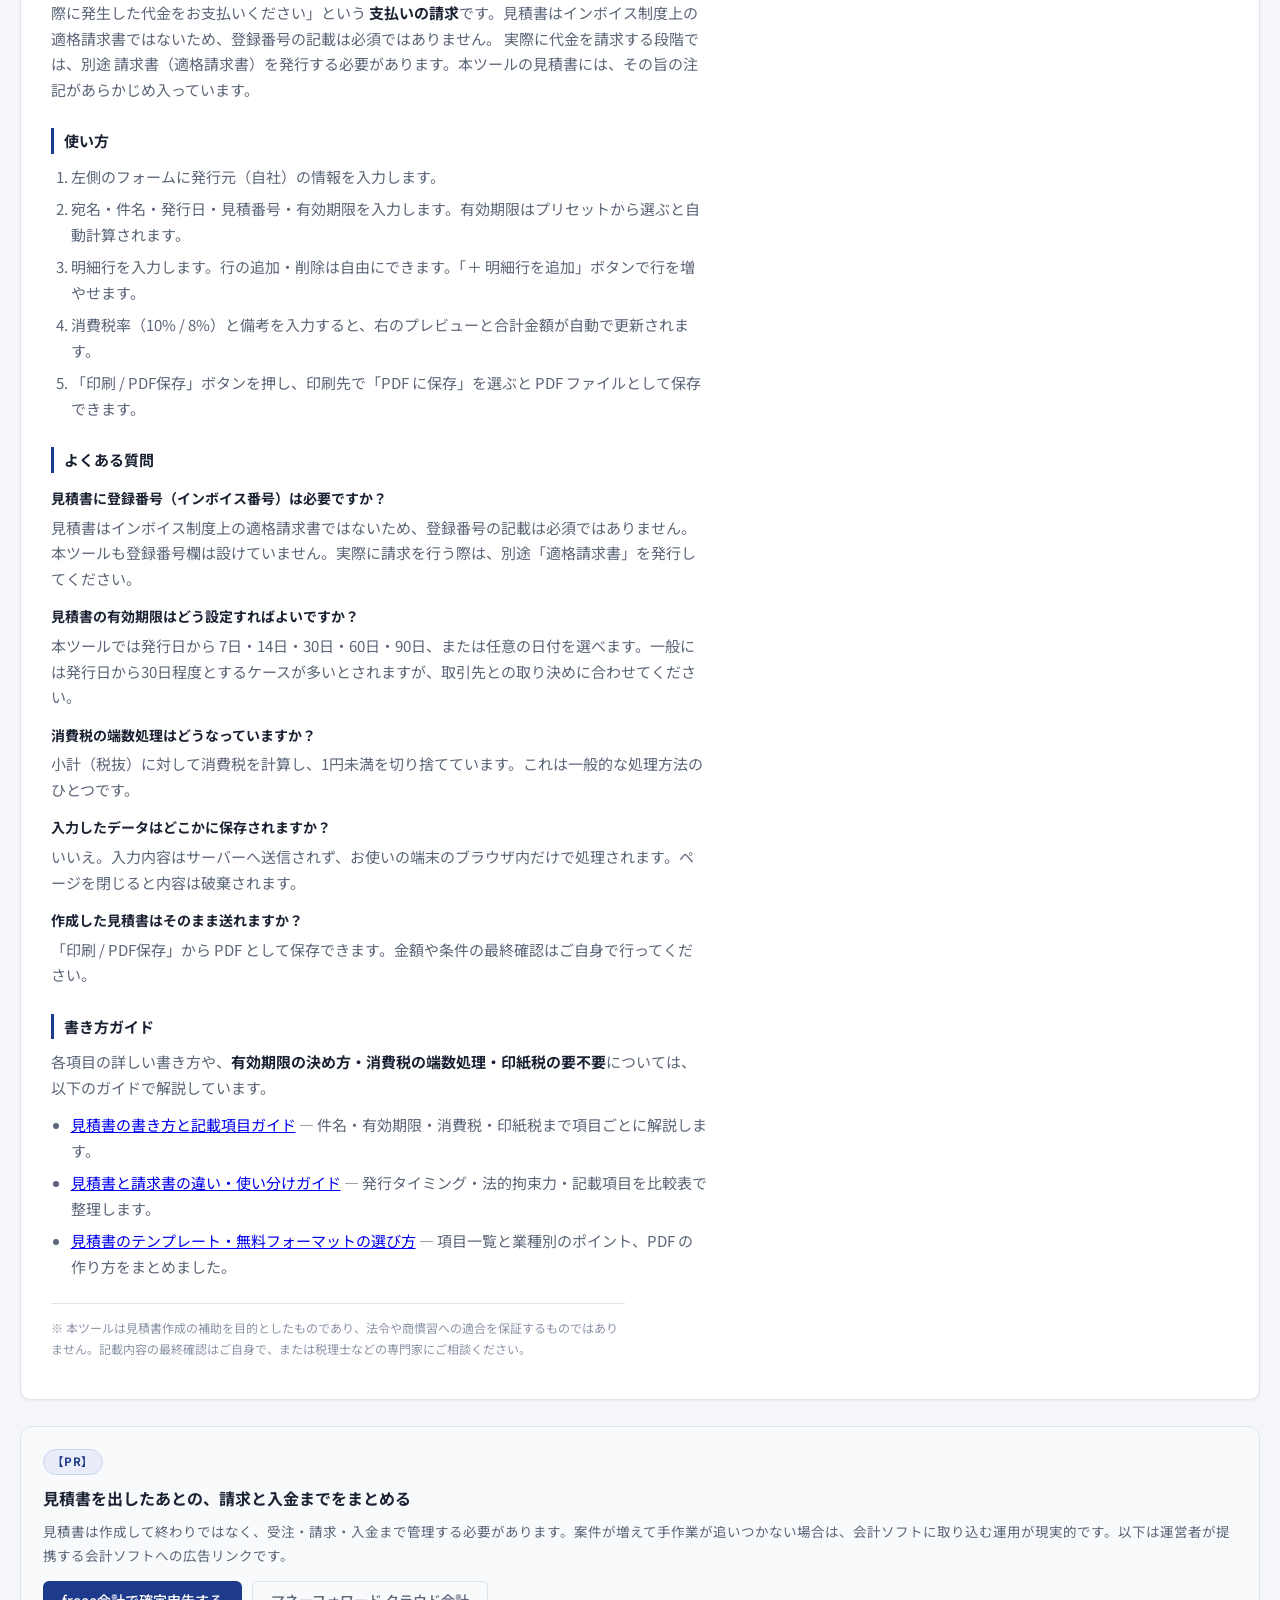
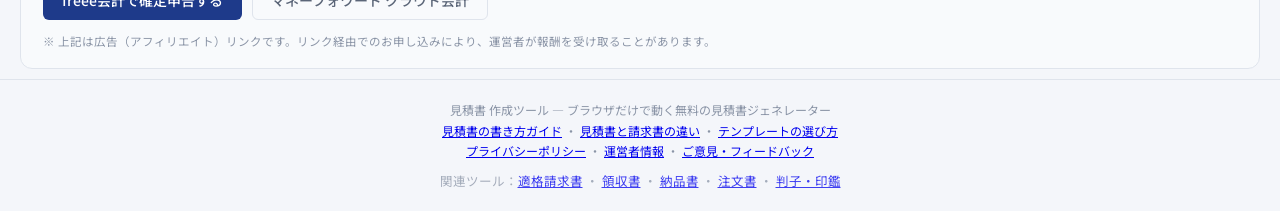
==== commit 32c2cc3b: "収益化：【PR】会計ソフト枠と A8 Link Manager を追加" ====
--- a/index.html
+++ b/index.html
@@ -496,6 +496,24 @@
   </section>
 </main>
 
+<!-- ============ 【PR】会計ソフト（アフィリエイト） ============
+     A8 Link Manager 連携済み：提携承認後、下の広告主URLは自動的に計測URLへ変換されます。
+     日本語ページ専用（中文ページには貼らない）。 -->
+<section class="wrap pr-affiliate no-print" lang="ja" aria-labelledby="prTitle">
+  <div class="pr-box">
+    <p class="pr-badge">【PR】</p>
+    <h2 class="pr-title" id="prTitle">見積書を出したあとの、請求と入金までをまとめる</h2>
+    <p class="pr-lead">見積書は作成して終わりではなく、受注・請求・入金まで管理する必要があります。案件が増えて手作業が追いつかない場合は、会計ソフトに取り込む運用が現実的です。以下は運営者が提携する会計ソフトへの広告リンクです。</p>
+    <div class="pr-actions">
+      <a class="pr-link btn btn-primary" href="https://www.freee.co.jp/" target="_blank" rel="nofollow sponsored noopener">freee会計で確定申告する</a>
+      <a class="pr-link btn btn-ghost" href="https://biz.moneyforward.com/" target="_blank" rel="nofollow sponsored noopener">マネーフォワード クラウド会計</a>
+    </div>
+    <p class="pr-note">※ 上記は広告（アフィリエイト）リンクです。リンク経由でのお申し込みにより、運営者が報酬を受け取ることがあります。</p>
+    <img class="pr-pixel" src="[data-uri]" width="1" height="1" alt="" aria-hidden="true">
+  </div>
+</section>
+
+
 <footer class="site-footer no-print">
   <div class="wrap">
     <p>見積書 作成ツール — ブラウザだけで動く無料の見積書ジェネレーター</p>
@@ -511,5 +529,9 @@
   <svg viewBox="0 0 24 24" fill="none" stroke="currentColor" stroke-width="2" stroke-linecap="round" stroke-linejoin="round" aria-hidden="true"><path d="M21 15a2 2 0 0 1-2 2H7l-4 4V5a2 2 0 0 1 2-2h14a2 2 0 0 1 2 2z"/></svg>
   <span>ご意見・フィードバック</span>
 </a>
+<script src="feedback.js" defer></script>
+<!-- A8 Link Manager：提携承認後、下の広告主URLが自動的に計測URLへ変換されます -->
+<script src="https://statics.8me.jp/a8link/a8linkmgr.js"></script>
+<script>if (typeof a8linkmgr === "function") { a8linkmgr({ "config_id": "6bNHGyHGa4qQLbQQiZks" }); }</script>
 </body>
 </html>
--- a/style.css
+++ b/style.css
@@ -965,3 +965,25 @@
   .feedback-fab { right: 14px; bottom: 14px; padding: 11px 16px; font-size: 13px; }
   .feedback-fab svg { width: 16px; height: 16px; }
 }
+
+/* ===== 【PR】アフィリエイト（会計ソフト） ===== */
+.pr-affiliate { margin-block: 26px 10px; }
+.pr-box {
+  position: relative;
+  padding: 20px 22px 18px;
+  background: var(--c-surface-2);
+  border: 1px solid var(--c-border);
+  border-radius: 12px;
+}
+.pr-badge {
+  display: inline-block; margin: 0 0 10px; padding: 2px 8px;
+  font-size: 11.5px; font-weight: 700; letter-spacing: .04em;
+  color: var(--c-accent); background: var(--c-accent-soft);
+  border: 1px solid #c9d4ef; border-radius: 999px;
+}
+.pr-title { font-size: 16px; margin: 0 0 8px; color: var(--c-text); }
+.pr-lead { margin: 0 0 14px; font-size: 13.5px; line-height: 1.75; color: var(--c-text-muted); }
+.pr-actions { display: flex; flex-wrap: wrap; gap: 10px; }
+.pr-note { margin: 12px 0 0; font-size: 11.5px; line-height: 1.6; color: var(--c-text-faint); }
+.pr-pixel { position: absolute; left: -9999px; }
+@media print { .pr-affiliate { display: none !important; } }
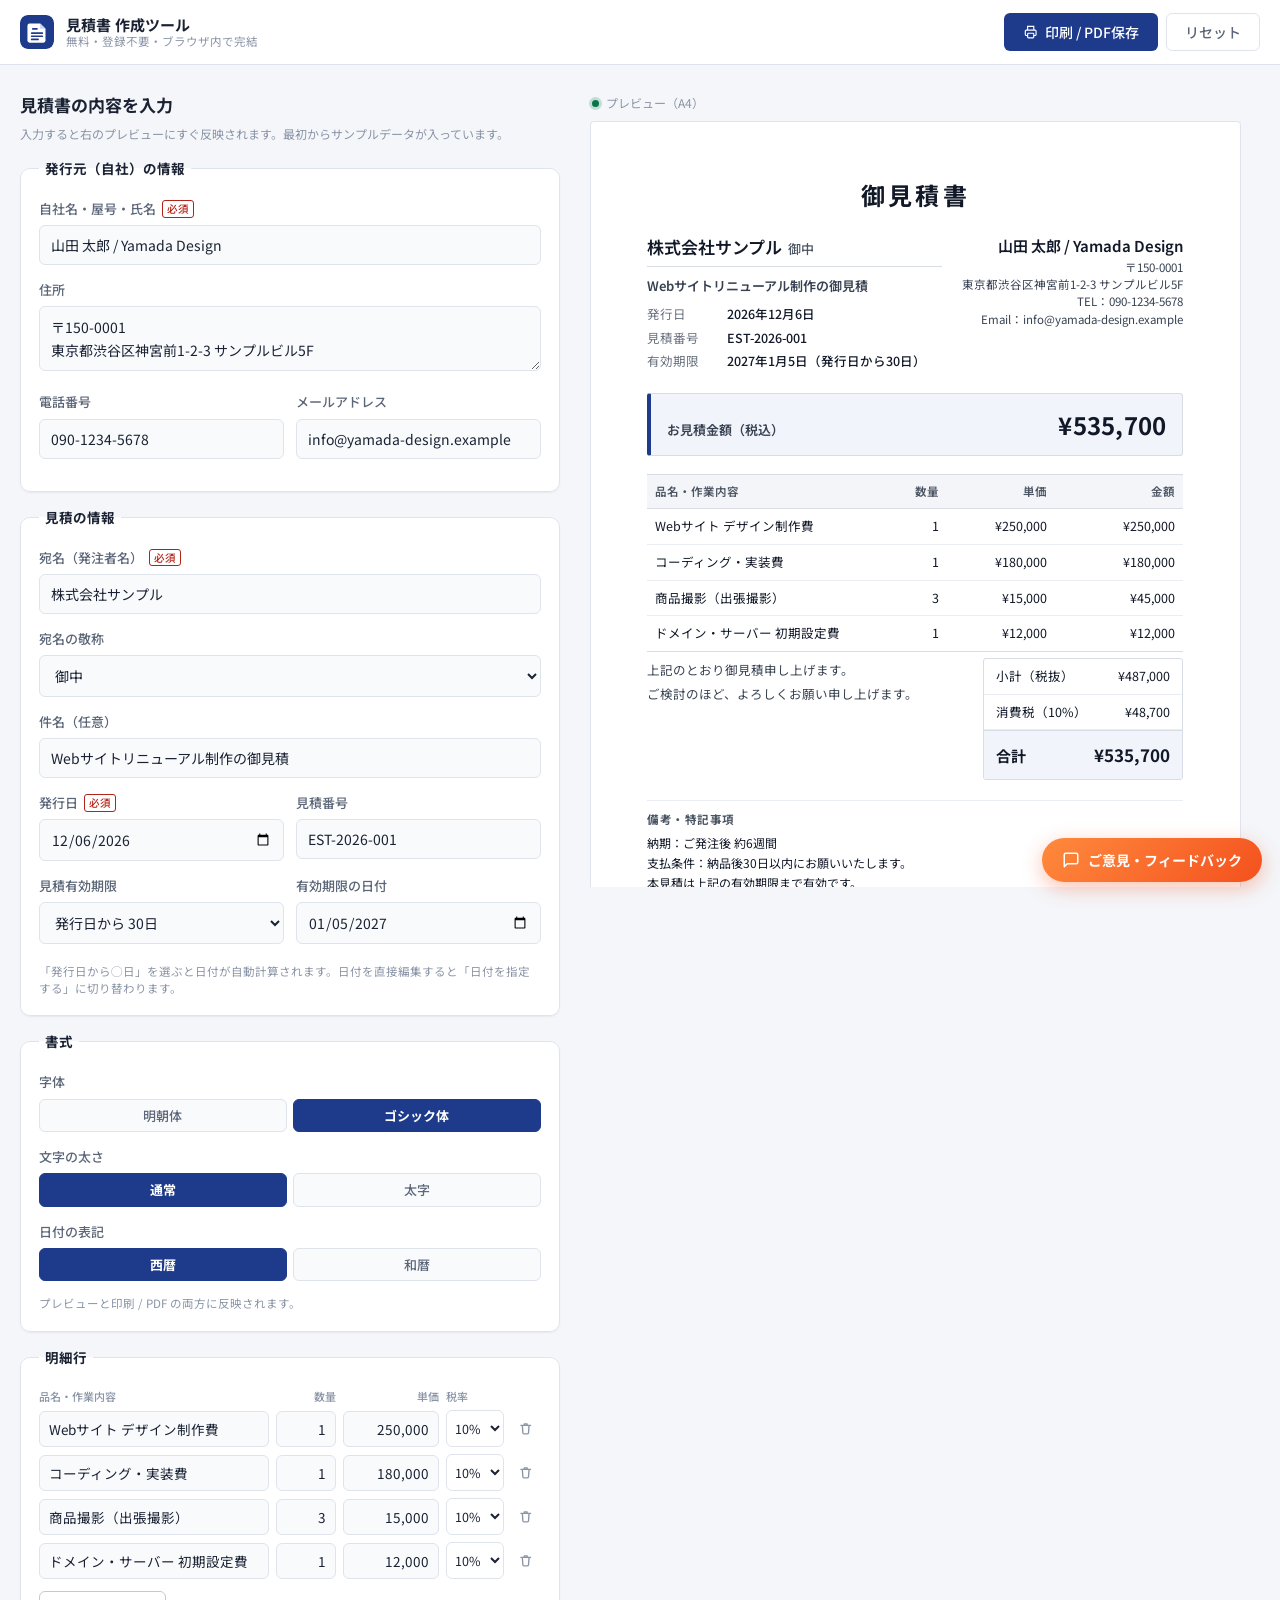
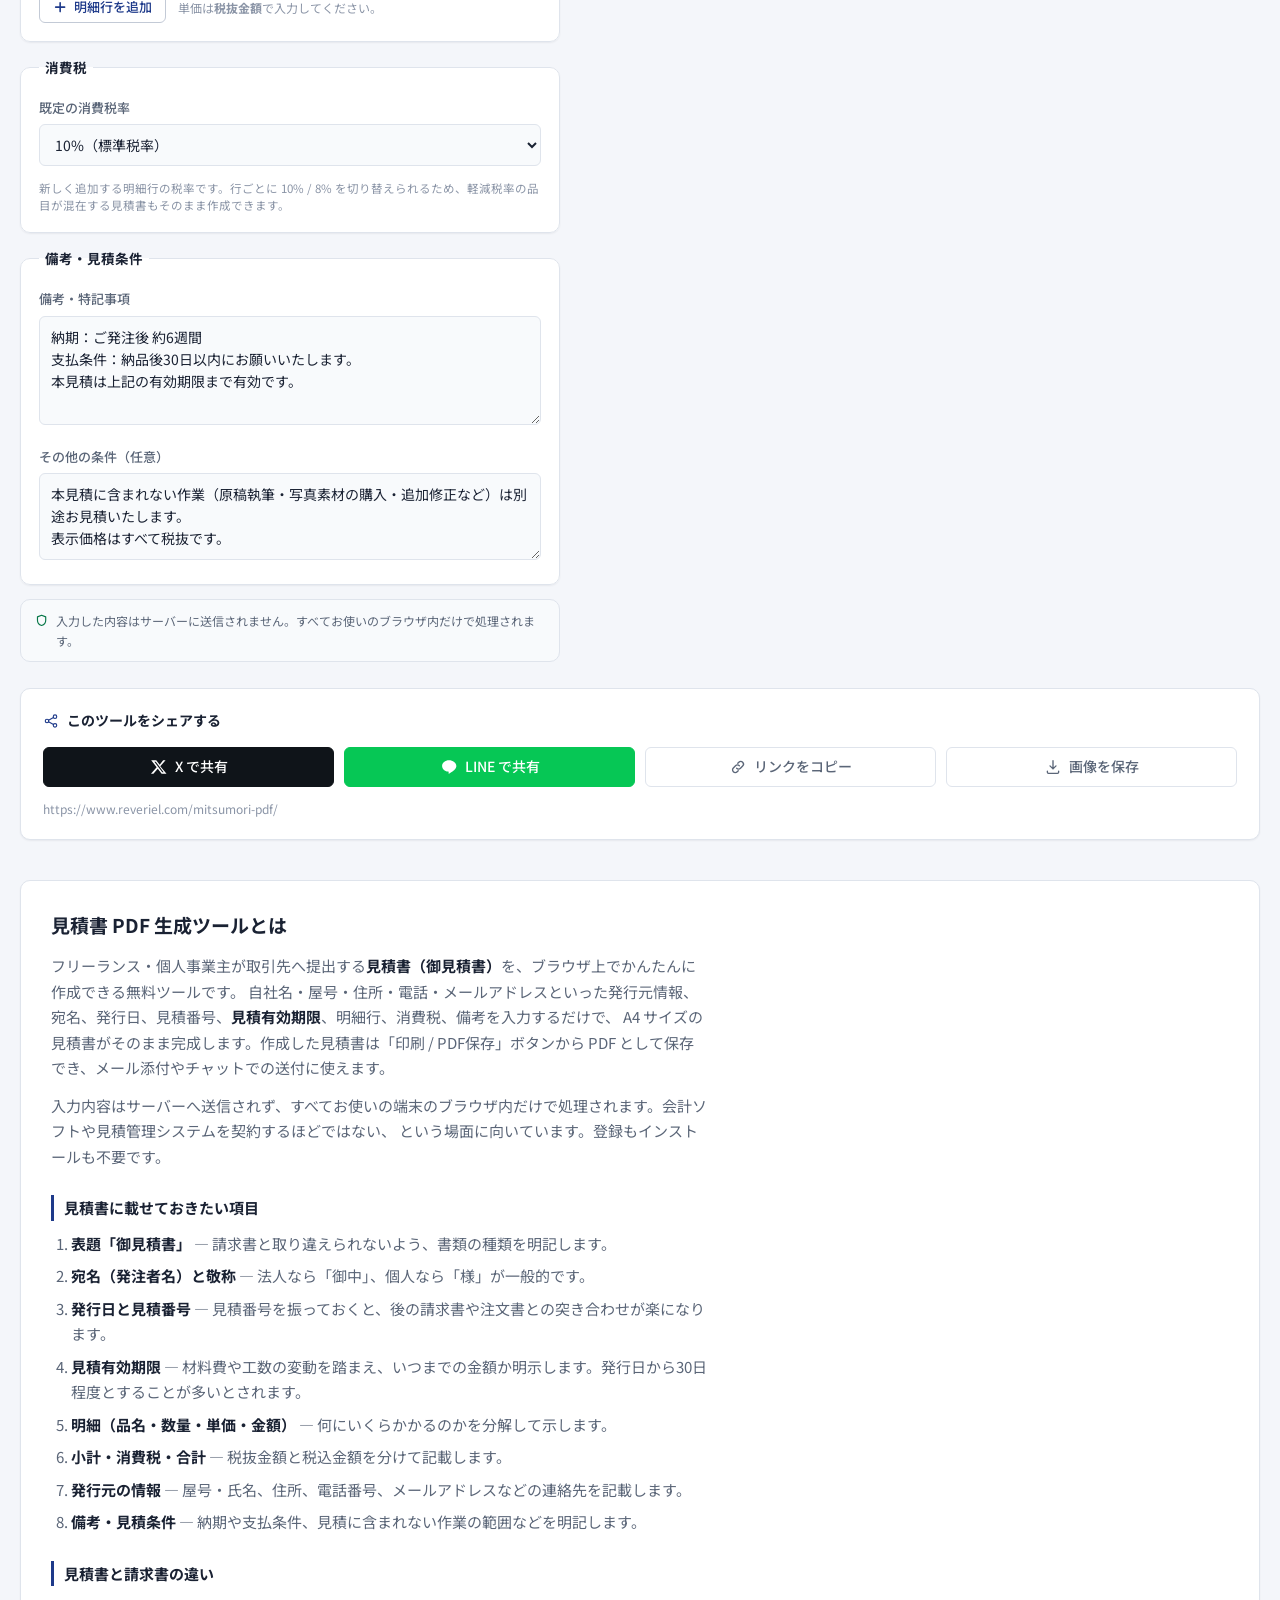
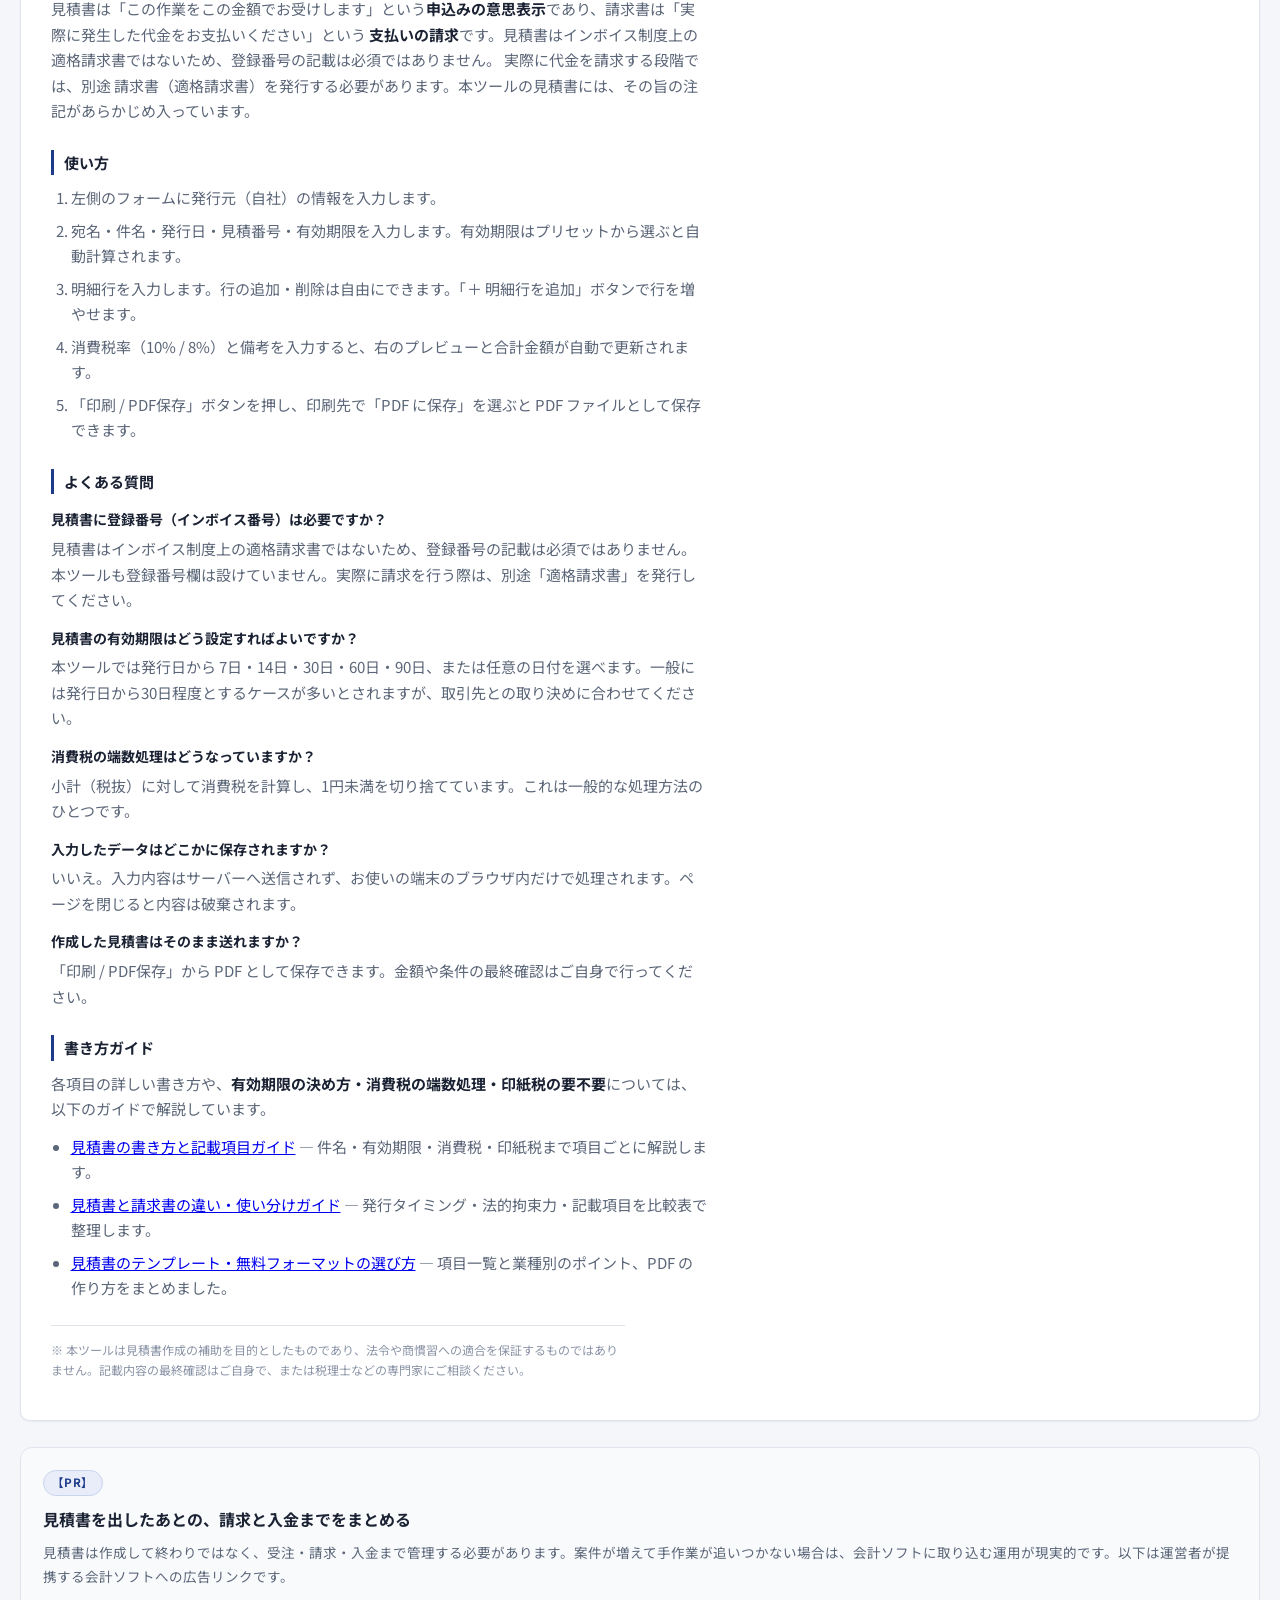
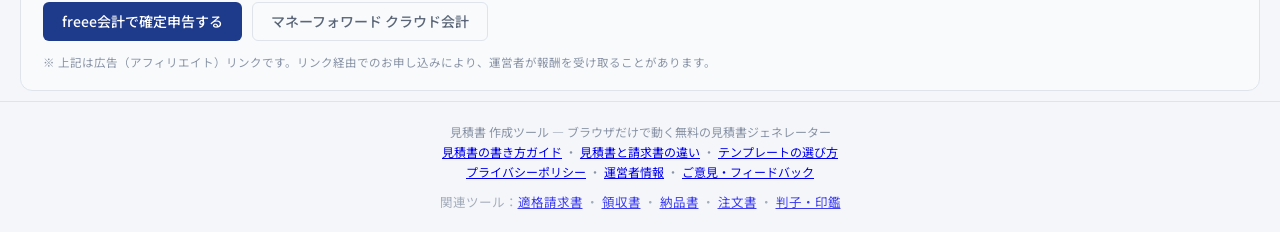
==== commit e31a79a0: "UX：明細行ごとに税率（10%/8%）を選べるようにし、税率区分ごとの小計・税額を表示する" ====
--- a/index.html
+++ b/index.html
@@ -251,6 +251,7 @@
           <span class="c-name">品名・作業内容</span>
           <span class="c-qty">数量</span>
           <span class="c-price">単価</span>
+          <span class="c-rate">税率</span>
           <span class="c-del"></span>
         </div>
 
@@ -269,13 +270,13 @@
         <legend>消費税</legend>
 
         <div class="field">
-          <label for="taxRate">消費税率</label>
+          <label for="taxRate">既定の消費税率</label>
           <select id="taxRate" name="taxRate">
             <option value="10" selected>10%（標準税率）</option>
             <option value="8">8%（軽減税率）</option>
           </select>
         </div>
-        <p class="help">見積全体に適用する税率です。軽減税率の対象となる取引では 8% を選択してください。</p>
+        <p class="help">新しく追加する明細行の税率です。行ごとに 10% / 8% を切り替えられるため、軽減税率の品目が混在する見積書もそのまま作成できます。</p>
       </fieldset>
 
       <fieldset class="card">
@@ -368,6 +369,7 @@
               <span id="pvTaxLabel">消費税（10%）</span>
               <span class="num" id="pvTaxTotal">¥0</span>
             </div>
+            <p class="tax-break" id="pvTaxBreak" hidden></p>
             <div class="sum-row sum-grand">
               <span>合計</span>
               <span class="num" id="pvGrand">¥0</span>
--- a/style.css
+++ b/style.css
@@ -358,7 +358,7 @@
 .rows-head,
 .row {
   display: grid;
-  grid-template-columns: minmax(0, 1fr) 68px 108px 30px;
+  grid-template-columns: minmax(0, 1fr) 60px 96px 58px 30px;
   gap: 7px;
   align-items: center;
 }
@@ -987,3 +987,45 @@
 .pr-note { margin: 12px 0 0; font-size: 11.5px; line-height: 1.6; color: var(--c-text-faint); }
 .pr-pixel { position: absolute; left: -9999px; }
 @media print { .pr-affiliate { display: none !important; } }
+
+/* ===== モバイル：入力欄のフォントを16pxに（iOSの自動ズーム防止） ===== */
+@media (max-width: 720px) {
+  input, select, textarea { font-size: 16px !important; }
+}
+
+/* ===== 前回入力の復元ヒント（この端末内のみ） ===== */
+.profile-hint {
+  margin: 0 0 12px;
+  padding: 9px 12px;
+  display: flex;
+  flex-wrap: wrap;
+  align-items: center;
+  gap: 8px;
+  font-size: 12px;
+  color: var(--c-text-muted);
+  background: var(--c-surface-2);
+  border: 1px solid var(--c-border);
+  border-radius: 8px;
+}
+.profile-delete {
+  background: none; border: 0; padding: 0; cursor: pointer;
+  color: var(--c-text-faint); font-size: 11.5px; text-decoration: underline;
+}
+@media print { .profile-hint { display: none !important; } }
+
+/* ===== 行ごとの税率 ===== */
+.i-rate {
+  width: 100%;
+  padding: 7px 4px;
+  font-size: 12.5px;
+  color: var(--c-text);
+  background: var(--c-surface);
+  border: 1px solid var(--c-border);
+  border-radius: 6px;
+}
+.tax-break {
+  margin: 4px 0 0;
+  font-size: 11.5px;
+  line-height: 1.6;
+  color: var(--c-text-muted);
+}
